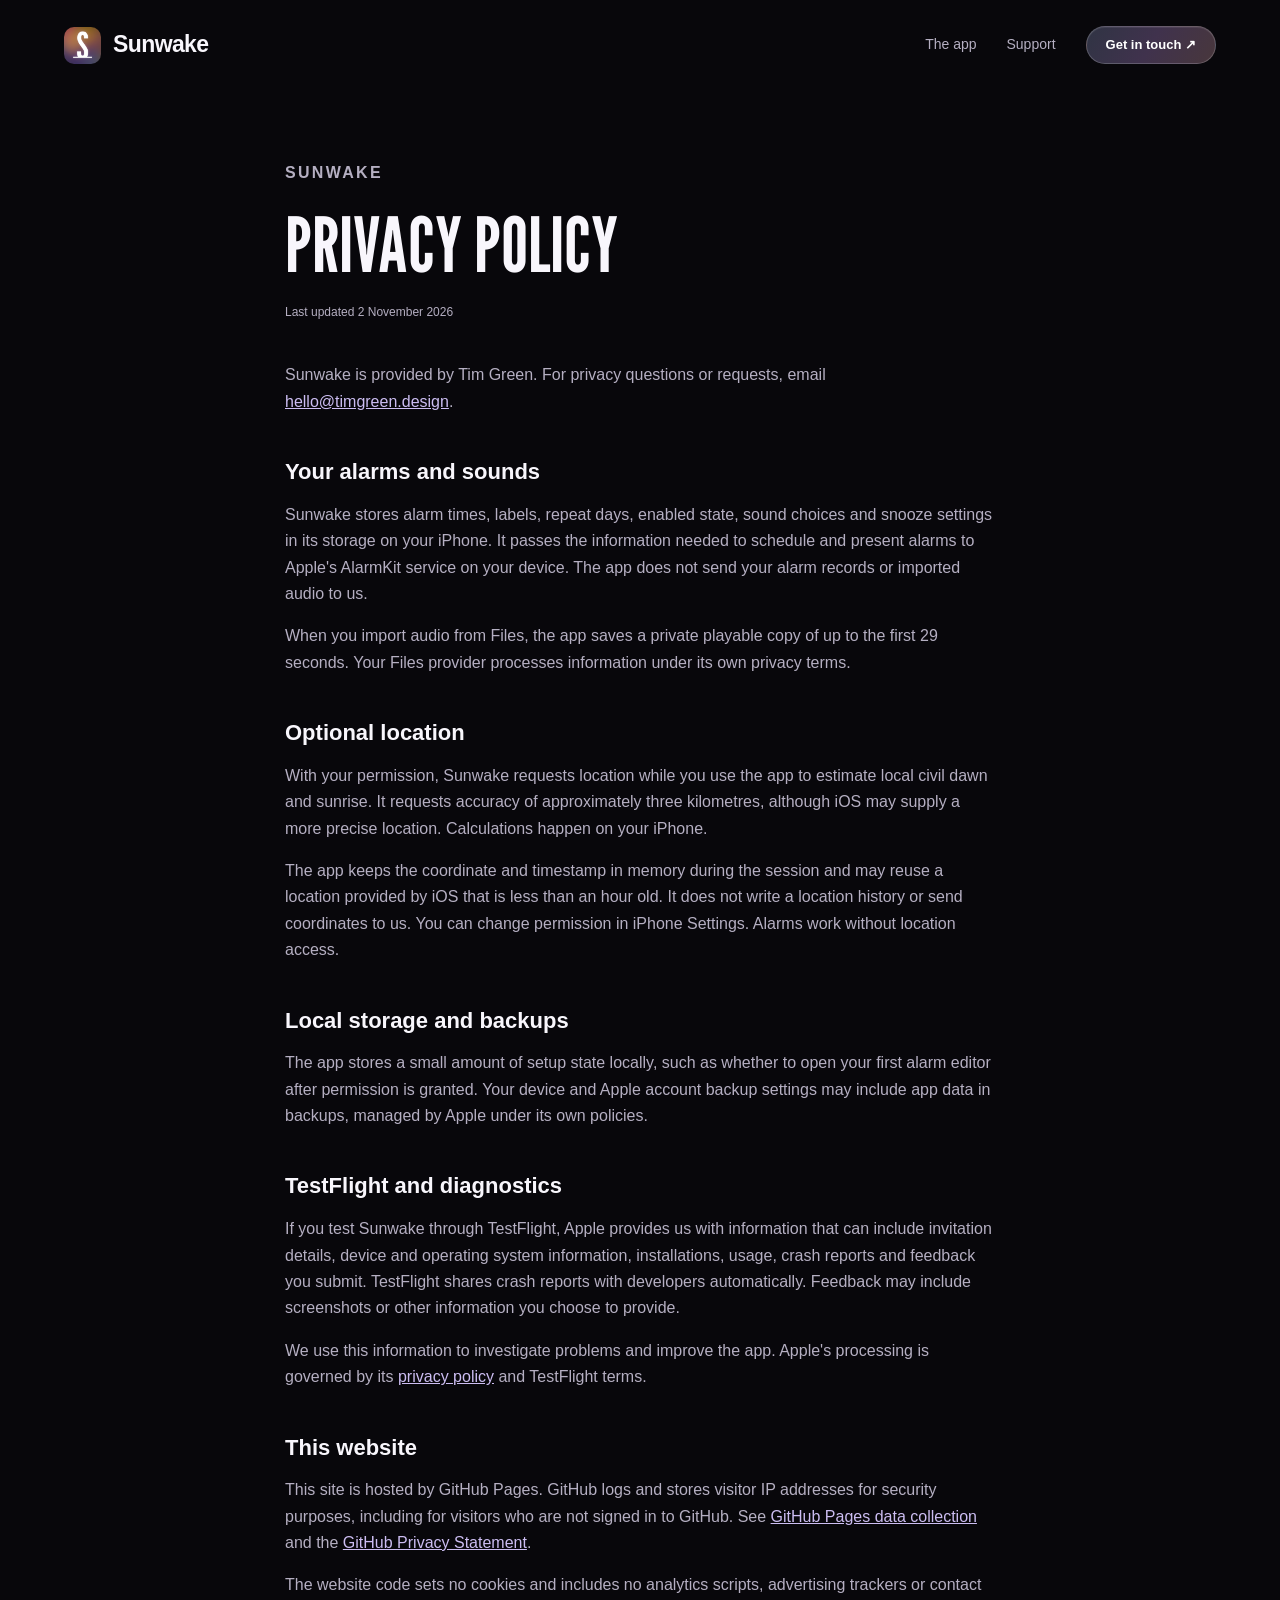
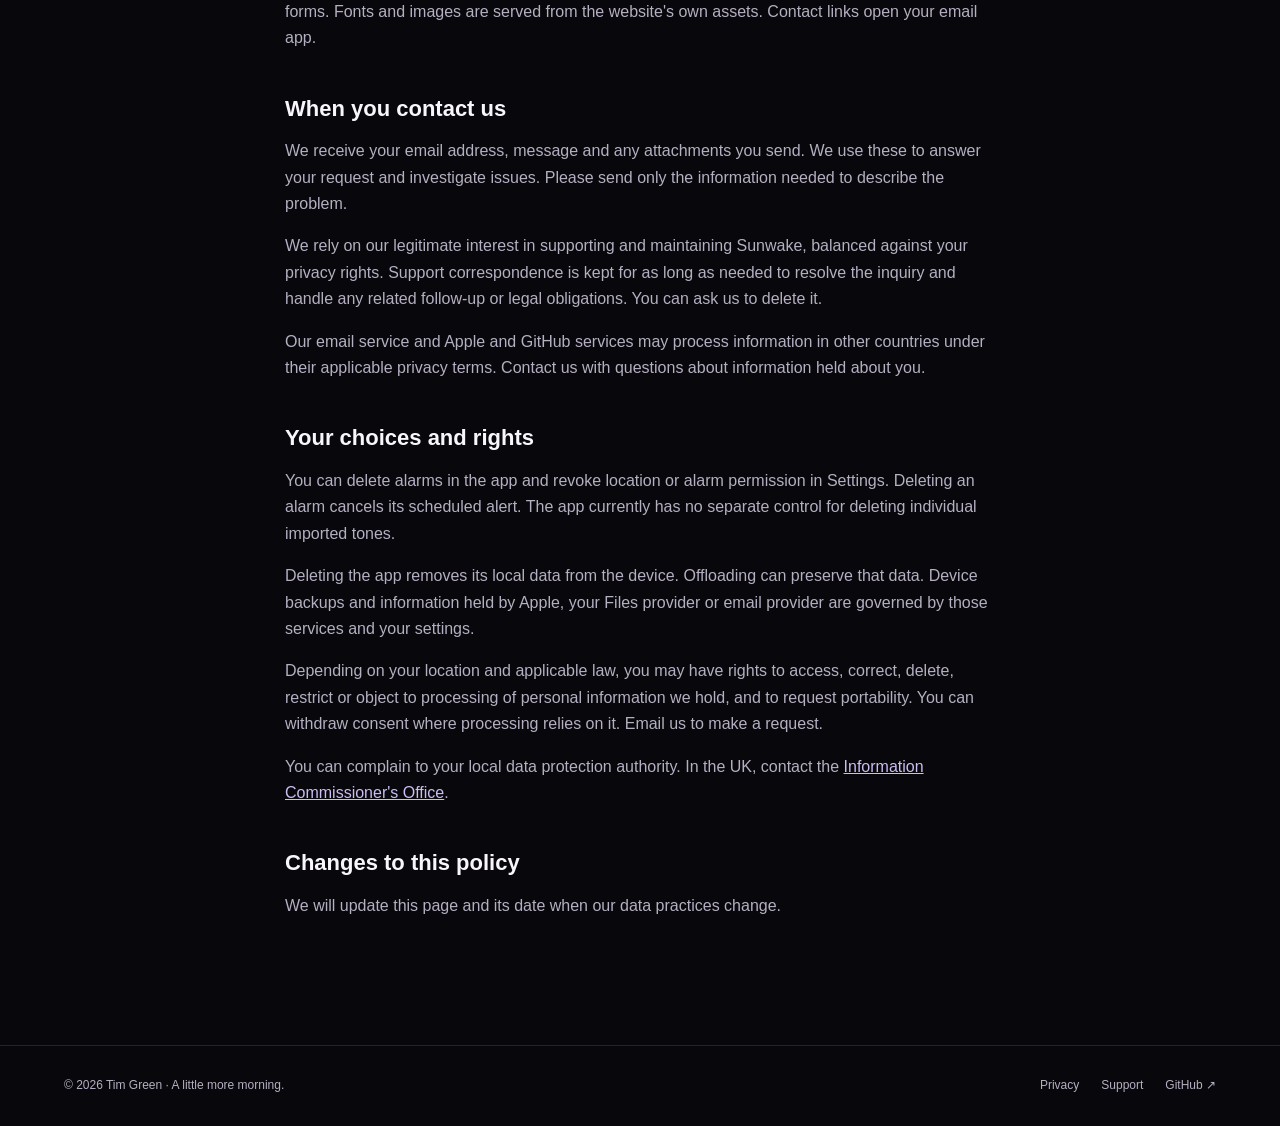
==== privacy.html @ 23fda0d4 "Launch Sunwake website with interactive time wheels, privacy and support" ====
<!doctype html>
<html lang="en-GB"><head><meta charset="utf-8"><meta name="viewport" content="width=device-width, initial-scale=1"><meta name="theme-color" content="#08070b"><title>Privacy — Sunwake</title><meta name="description" content="How Sunwake handles alarm data, location, TestFlight diagnostics, website visits and support messages."><meta property="og:title" content="Privacy — Sunwake"><meta property="og:description" content="How Sunwake handles alarm data, location, TestFlight diagnostics, website visits and support messages."><meta property="og:type" content="website"><meta property="og:image" content="https://destroywerk.github.io/sunwake/icon.png"><link rel="icon" type="image/png" href="./icon.png"><link rel="stylesheet" href="./styles.css"></head>
<body><a class="skip" href="#main">Skip to content</a><header><a class="brand" href="./"><img src="./icon.png" alt="" width="37" height="37">Sunwake</a><nav aria-label="Main navigation"><a class="nav-feature" href="./#features">The app</a><a href="./support.html">Support</a><a class="button small" href="mailto:hello@timgreen.design?subject=Sunwake%20beta%20access">Get in touch ↗</a></nav></header><main id="main" class="prose"><p class="eyebrow">Sunwake</p><h1>Privacy policy</h1><p class="updated">Last updated 2 November 2026</p>
<p>Sunwake is provided by Tim Green. For privacy questions or requests, email <a href="mailto:hello@timgreen.design">hello@timgreen.design</a>.</p>
<h2>Your alarms and sounds</h2><p>Sunwake stores alarm times, labels, repeat days, enabled state, sound choices and snooze settings in its storage on your iPhone. It passes the information needed to schedule and present alarms to Apple's AlarmKit service on your device. The app does not send your alarm records or imported audio to us.</p><p>When you import audio from Files, the app saves a private playable copy of up to the first 29 seconds. Your Files provider processes information under its own privacy terms.</p>
<h2>Optional location</h2><p>With your permission, Sunwake requests location while you use the app to estimate local civil dawn and sunrise. It requests accuracy of approximately three kilometres, although iOS may supply a more precise location. Calculations happen on your iPhone.</p><p>The app keeps the coordinate and timestamp in memory during the session and may reuse a location provided by iOS that is less than an hour old. It does not write a location history or send coordinates to us. You can change permission in iPhone Settings. Alarms work without location access.</p>
<h2>Local storage and backups</h2><p>The app stores a small amount of setup state locally, such as whether to open your first alarm editor after permission is granted. Your device and Apple account backup settings may include app data in backups, managed by Apple under its own policies.</p>
<h2>TestFlight and diagnostics</h2><p>If you test Sunwake through TestFlight, Apple provides us with information that can include invitation details, device and operating system information, installations, usage, crash reports and feedback you submit. TestFlight shares crash reports with developers automatically. Feedback may include screenshots or other information you choose to provide.</p><p>We use this information to investigate problems and improve the app. Apple's processing is governed by its <a href="https://www.apple.com/legal/privacy/">privacy policy</a> and TestFlight terms.</p>
<h2>This website</h2><p>This site is hosted by GitHub Pages. GitHub logs and stores visitor IP addresses for security purposes, including for visitors who are not signed in to GitHub. See <a href="https://docs.github.com/en/pages/getting-started-with-github-pages/what-is-github-pages">GitHub Pages data collection</a> and the <a href="https://docs.github.com/en/site-policy/privacy-policies/github-general-privacy-statement">GitHub Privacy Statement</a>.</p><p>The website code sets no cookies and includes no analytics scripts, advertising trackers or contact forms. Fonts and images are served from the website's own assets. Contact links open your email app.</p>
<h2>When you contact us</h2><p>We receive your email address, message and any attachments you send. We use these to answer your request and investigate issues. Please send only the information needed to describe the problem.</p><p>We rely on our legitimate interest in supporting and maintaining Sunwake, balanced against your privacy rights. Support correspondence is kept for as long as needed to resolve the inquiry and handle any related follow-up or legal obligations. You can ask us to delete it.</p><p>Our email service and Apple and GitHub services may process information in other countries under their applicable privacy terms. Contact us with questions about information held about you.</p>
<h2>Your choices and rights</h2><p>You can delete alarms in the app and revoke location or alarm permission in Settings. Deleting an alarm cancels its scheduled alert. The app currently has no separate control for deleting individual imported tones.</p><p>Deleting the app removes its local data from the device. Offloading can preserve that data. Device backups and information held by Apple, your Files provider or email provider are governed by those services and your settings.</p><p>Depending on your location and applicable law, you may have rights to access, correct, delete, restrict or object to processing of personal information we hold, and to request portability. You can withdraw consent where processing relies on it. Email us to make a request.</p><p>You can complain to your local data protection authority. In the UK, contact the <a href="https://ico.org.uk/make-a-complaint/">Information Commissioner's Office</a>.</p>
<h2>Changes to this policy</h2><p>We will update this page and its date when our data practices change.</p></main><footer><span>© 2026 Tim Green · A little more morning.</span><div class="links"><a href="./privacy.html">Privacy</a><a href="./support.html">Support</a><a href="https://github.com/destroywerk/sunwake">GitHub ↗</a></div></footer></body></html>
---- styles.css ----
@font-face{font-family:League;src:url('./LeagueGothic.ttf') format('truetype');font-display:swap}
:root{color-scheme:dark;--bg:#08070b;--text:#f8f6fc;--muted:#b5afc2;--lilac:#ccbdf2;--line:#ffffff1c}
*{box-sizing:border-box}html{scroll-behavior:smooth;scroll-padding-top:95px}body{margin:0;background:var(--bg);color:var(--text);font:17px/1.65 -apple-system,BlinkMacSystemFont,"Segoe UI",sans-serif}a{color:inherit}button,a{-webkit-tap-highlight-color:transparent}a:focus-visible,button:focus-visible,summary:focus-visible{outline:3px solid var(--lilac);outline-offset:7px}.skip{position:fixed;top:-100px;left:16px;z-index:100;background:#fff;color:#000;padding:12px}.skip:focus{top:12px}header{height:90px;max-width:1320px;margin:auto;display:flex;align-items:center;justify-content:space-between;padding:0 5%;position:relative;z-index:3}.brand{display:flex;align-items:center;gap:12px;font-weight:650;letter-spacing:-.6px;text-decoration:none;font-size:23px}.brand img{width:37px;height:37px;border-radius:10px}nav{display:flex;align-items:center;gap:30px;font-size:14px}nav a{text-decoration:none;color:var(--muted)}nav a:hover{color:white}.button{display:inline-flex;justify-content:center;align-items:center;gap:12px;text-decoration:none;border:1px solid #ffffff32;border-radius:999px;background:linear-gradient(120deg,#303444,#40324d,#48373c);box-shadow:inset 0 1px 0 #ffffff12;padding:14px 25px;font-weight:600;color:#fff;line-height:1.3}.button.small{padding:10px 19px;font-size:13px}.button:hover{border-color:#ccbdf2;background:linear-gradient(120deg,#3c4256,#504060,#5c454c)}.hero{max-width:1320px;margin:0 auto;padding:60px 5% 110px;display:grid;grid-template-columns:1.1fr .9fr;align-items:center;gap:7%;position:relative}.hero:before{content:"";position:absolute;width:650px;height:650px;right:-80px;top:-110px;background:radial-gradient(ellipse,#8c659b22,transparent 63%);pointer-events:none;z-index:-1}.eyebrow{color:var(--lilac);font-size:11px;font-weight:650;letter-spacing:2.3px;text-transform:uppercase;margin:0 0 22px}.eyebrow .dot{display:inline-block;width:6px;height:6px;border-radius:50%;background:#dac7b1;margin-right:9px;vertical-align:2px}h1,h2,h3,p{margin-top:0}.display{font:clamp(88px,9.7vw,146px)/.88 League,sans-serif;font-weight:400;letter-spacing:-1px;text-transform:uppercase;margin:0 0 28px}.gradient-text{background:linear-gradient(100deg,#b5c7f3,#d2b6dc 48%,#e8b285);background-clip:text;-webkit-background-clip:text;color:transparent}.intro{font-size:18px;line-height:1.65;max-width:410px;color:var(--muted);margin:0 0 28px}.caption{font-size:12px;color:var(--muted);margin:16px 0 0}.hero-art{position:relative;display:flex;justify-content:center}.phone{display:block;width:100%;max-width:320px;border:1px solid #ffffff28;border-radius:40px;box-shadow:0 30px 80px #0008;position:relative}.hero-art .phone{transform:rotate(4deg);max-width:302px}.orbit{position:absolute;inset:20% -16%;border:1px solid #cdbdf21c;border-radius:50%;transform:rotate(-25deg);z-index:-1}.art-tag{position:absolute;left:-14px;bottom:10%;padding:12px 18px;border:1px solid #ffffff25;border-radius:18px;background:#17131ee6;backdrop-filter:blur(18px);font-size:12px;box-shadow:0 8px 40px #0008}.art-tag span{display:block;color:var(--muted);font-size:10px;letter-spacing:1px;text-transform:uppercase}.section{max-width:1200px;padding:100px 5%;margin:auto;border-top:1px solid var(--line)}.section-heading{font:clamp(58px,7vw,94px)/.95 League,sans-serif;text-transform:uppercase;letter-spacing:-.3px;font-weight:400;margin:0 0 24px}.section-copy{color:var(--muted);max-width:490px}.dawn-head{display:flex;justify-content:space-between;align-items:flex-end;gap:45px;margin-bottom:46px}.dawn-head p{margin-bottom:0}.daylight-strip{display:grid;grid-template-columns:repeat(3,1fr);gap:14px}.phase{border:1px solid #ffffff19;border-radius:24px;min-height:230px;padding:25px;display:flex;flex-direction:column;justify-content:space-between}.phase:nth-child(1){background:linear-gradient(130deg,#41516e,#554065)}.phase:nth-child(2){background:linear-gradient(130deg,#5d476f,#98634f)}.phase:nth-child(3){background:linear-gradient(130deg,#8f7441,#8e583d)}.phase .phase-name{font-size:12px;letter-spacing:1.5px;text-transform:uppercase;opacity:.85}.phase-time{font:74px/1 League,sans-serif;display:flex;align-items:center;gap:7px}.colon{display:flex;flex-direction:column;gap:9px;margin-top:9px}.colon i{width:7px;height:7px;border-radius:50%;background:currentColor}.phase p{font-size:13px;margin:16px 0 0;color:#f4ecf7b8}.note{font-size:12px;color:var(--muted);margin:18px 0 0}.detail{display:grid;grid-template-columns:.9fr 1.1fr;align-items:center;gap:15%}.detail .phone{max-width:295px;margin:auto}.detail.reverse{grid-template-columns:1.1fr .9fr}.detail.reverse .detail-copy{order:0}.detail.reverse .detail-art{order:1}.feature-list{list-style:none;padding:0;margin:32px 0 0}.feature-list li{padding:18px 0;border-top:1px solid var(--line);font-size:15px}.feature-list span{display:block;color:var(--muted);font-size:13px;margin-top:3px}.sound-names{color:var(--lilac);font-size:13px;line-height:2;max-width:400px}.quiet{display:grid;grid-template-columns:1fr .8fr;align-items:center;gap:15%}.quiet .phone{max-width:255px;margin:auto}.privacy-note{display:flex;gap:18px;margin-top:26px;color:var(--muted);font-size:14px}.privacy-note svg{flex-shrink:0;color:var(--lilac);margin-top:5px}.privacy-note a{text-underline-offset:4px}.faq{max-width:760px;margin:auto}.faq .section-heading{margin-bottom:40px}.faq details{border-top:1px solid var(--line);padding:22px 0}.faq details:last-child{border-bottom:1px solid var(--line)}.faq summary{cursor:pointer;font-size:17px;list-style:none;display:flex;justify-content:space-between;gap:20px}.faq summary::-webkit-details-marker{display:none}.faq summary:after{content:"+";color:var(--lilac);font-size:24px;line-height:1}.faq details[open] summary:after{content:"−"}.faq details p{color:var(--muted);font-size:15px;max-width:650px;padding-top:17px;margin-bottom:0}.closing{text-align:center;padding:105px 5% 115px;background:radial-gradient(ellipse at 50% 100%,#64416b30,transparent 67%)}.closing .section-heading{font-size:clamp(70px,10vw,128px)}.closing p{color:var(--muted)}footer{border-top:1px solid var(--line);display:flex;justify-content:space-between;align-items:center;gap:25px;padding:30px 5%;max-width:1320px;margin:auto;font-size:12px;color:var(--muted)}footer .links{display:flex;gap:22px}footer a{text-decoration:none}footer a:hover{color:white}.prose{max-width:760px;padding:70px 25px 110px;margin:auto}.prose h1{font:76px/.95 League,sans-serif;text-transform:uppercase;font-weight:400;margin-bottom:22px}.prose h2{font-size:22px;line-height:1.35;margin:42px 0 15px}.prose p,.prose li{color:var(--muted);font-size:16px}.prose a{color:var(--lilac);overflow-wrap:anywhere}.prose .updated{font-size:12px;margin-bottom:40px}.prose li{margin:8px 0}body{overflow-x:clip}@media(max-width:760px){header{height:76px;padding:0 6%}nav{gap:18px}nav .nav-feature{display:none}.hero{grid-template-columns:1fr;padding:45px 7% 80px;gap:50px}.display{font-size:clamp(85px,19vw,140px)}.intro{font-size:16px}.hero-art{margin:10px 0 0}.hero-art .phone{max-width:250px;transform:rotate(3deg)}.art-tag{left:4%;bottom:12%}.section{padding:70px 7%}.dawn-head{display:block}.dawn-head .section-copy{margin-top:25px}.daylight-strip{grid-template-columns:1fr}.phase{min-height:185px}.phase-time{font-size:68px}.detail,.detail.reverse,.quiet{grid-template-columns:1fr;gap:45px}.detail .detail-copy{order:0}.detail .detail-art{order:1}.detail .phone{max-width:265px}.quiet .phone{max-width:245px}.closing{padding:75px 6%}footer{flex-direction:column;align-items:flex-start;padding:25px 7%}.prose{padding:45px 7% 70px}.prose h1{font-size:65px}}@media(prefers-reduced-motion:reduce){html{scroll-behavior:auto}*{animation:none!important;transition:none!important}}
/* Preserve the native portrait aspect ratio when screenshots scale down. */
.phone{height:auto}
.phone-demo{width:302px;max-width:100%;position:relative;container-type:inline-size;transform:rotate(4deg)}.hero-art .phone-demo .phone{transform:none;max-width:none}.demo-wheel{position:absolute;inset:17% 4.5% auto;height:34%;background:#050406;display:grid;grid-template-columns:1fr 14% 1fr;align-items:center;isolation:isolate;--row-height:39cqw;border-radius:14px;overflow:hidden}.wheel-selection{position:absolute;top:50%;transform:translateY(-50%);height:var(--row-height);left:0;right:0;background:#151417;border-radius:15px;z-index:-1}.wheel-column{height:100%;overflow-y:auto;scroll-snap-type:y mandatory;scrollbar-width:none;overscroll-behavior:contain;touch-action:pan-y;cursor:grab;user-select:none;mask-image:linear-gradient(transparent,#000 23%,#000 77%,transparent)}.wheel-column::-webkit-scrollbar{display:none}.wheel-column:active{cursor:grabbing}.wheel-column:focus-visible{outline:2px solid var(--lilac);outline-offset:-3px;border-radius:12px}.wheel-number{font:32cqw/var(--row-height) League,sans-serif;text-align:center;height:var(--row-height);scroll-snap-align:center;color:#807b87;transition:color .15s}.wheel-number[aria-selected=true]{color:white}.wheel-spacer{height:calc((73.9cqw - var(--row-height))/2)}.wheel-colon{display:flex;flex-direction:column;align-items:center;gap:2.5cqw;pointer-events:none}.wheel-colon i{height:2.5cqw;width:2.5cqw;background:white;border-radius:50%}.demo-hint{position:absolute;bottom:-38px;left:-25px;right:-25px;color:var(--muted);font-size:11px;text-align:center;transform:rotate(-4deg);margin:0}.sr-only{position:absolute;width:1px;height:1px;padding:0;margin:-1px;overflow:hidden;clip:rect(0,0,0,0);white-space:nowrap;border:0}.hero-art .art-tag{bottom:4%;left:-20px}@media(max-width:760px){.phone-demo{width:270px}.hero-art .art-tag{left:0;bottom:5%}}
.hero:before{right:0;width:100%;max-width:650px}
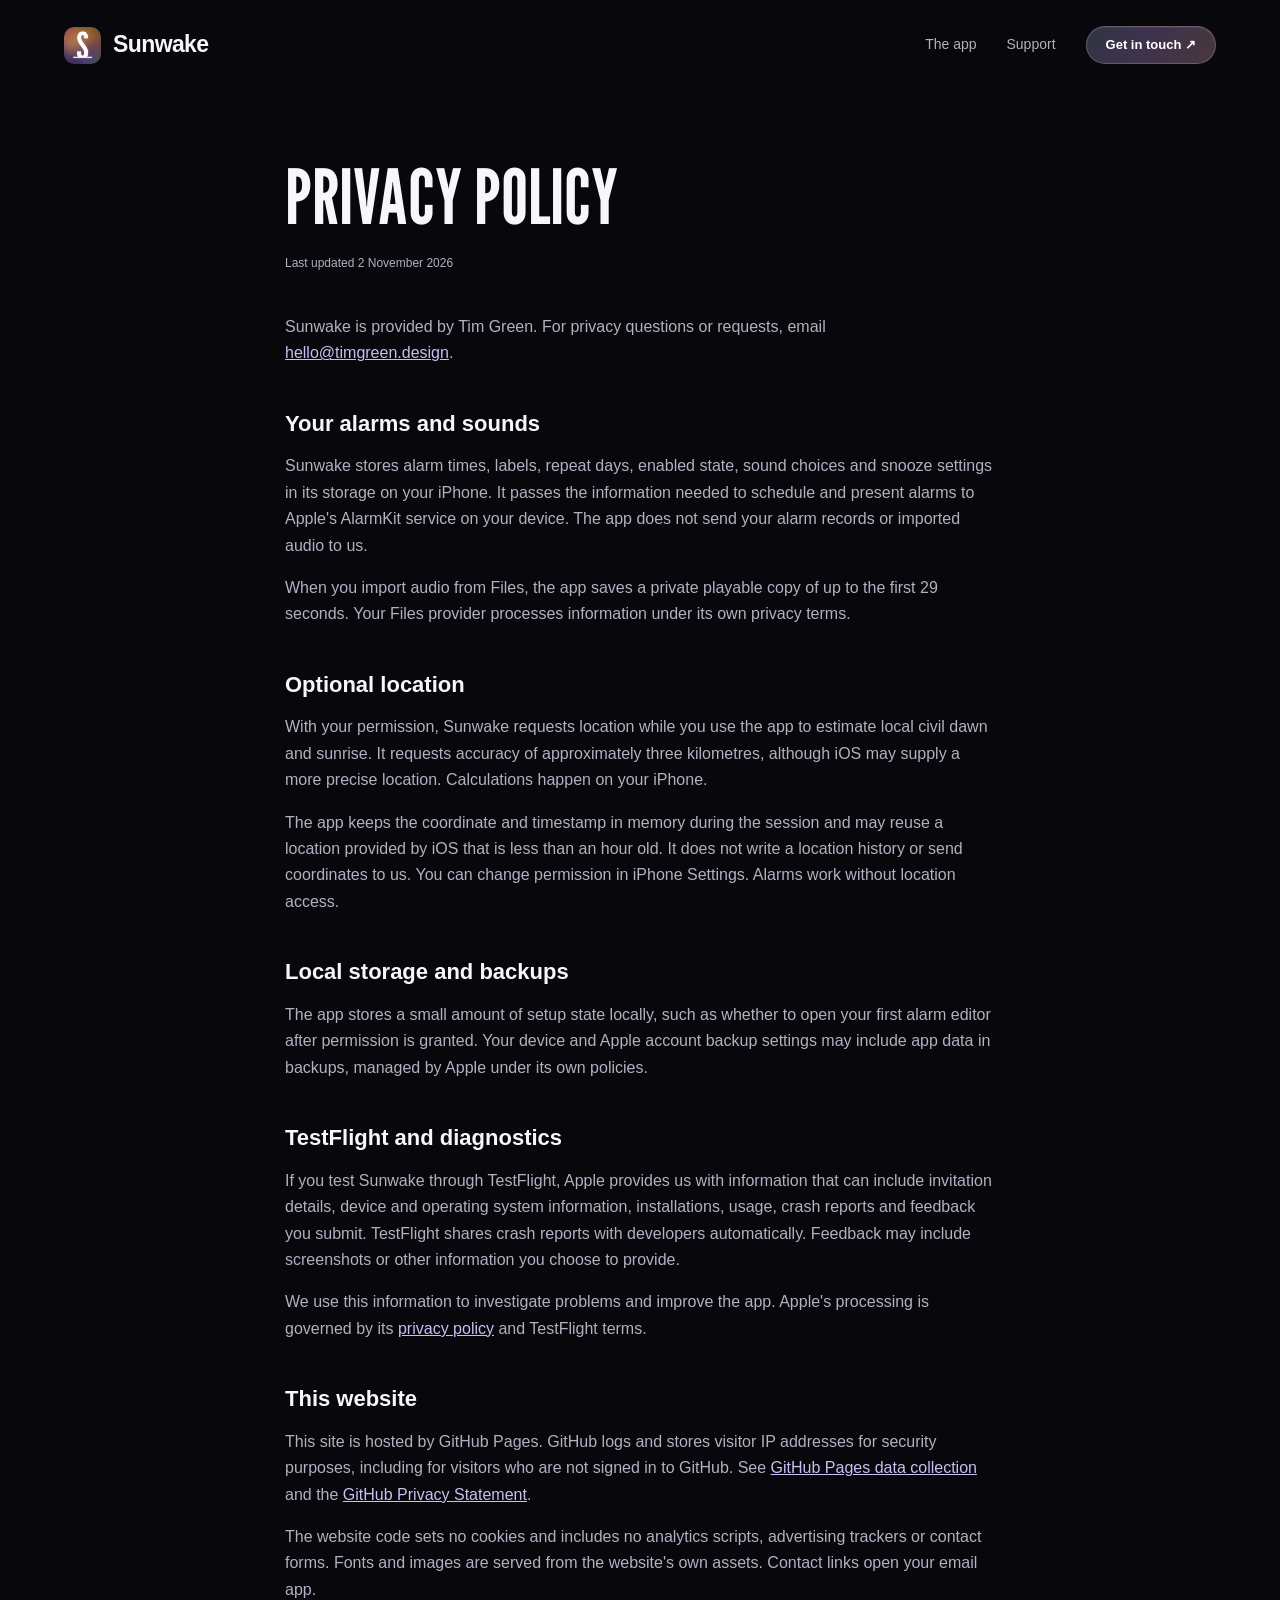
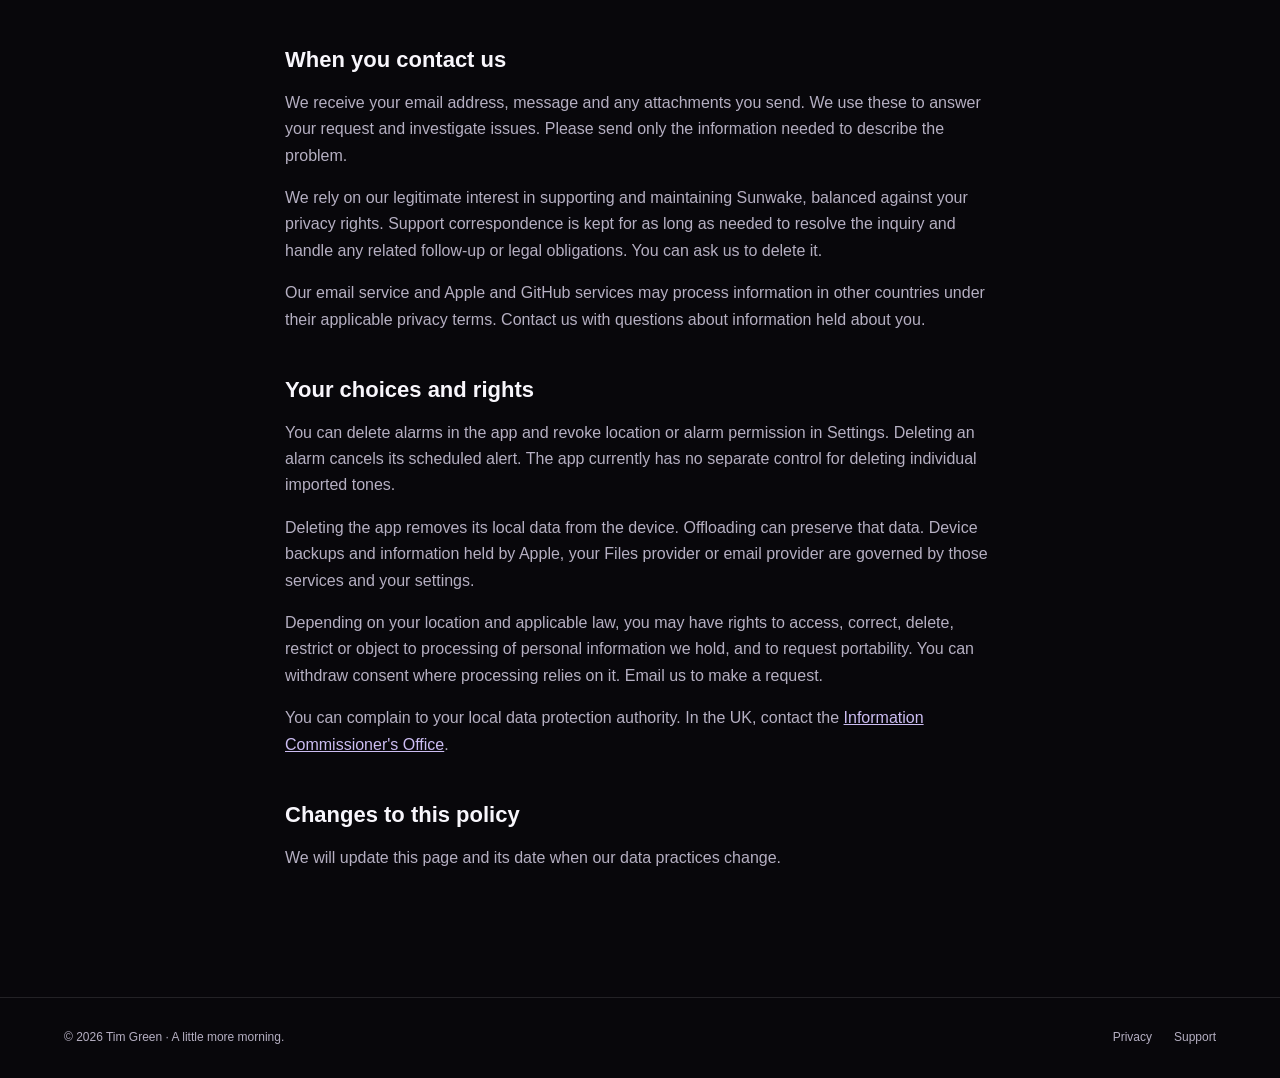
==== commit 933e1ebd: "Refine mobile header, typography and layout; add playable ringtone rows" ====
--- a/privacy.html
+++ b/privacy.html
@@ -1,6 +1,6 @@
 <!doctype html>
 <html lang="en-GB"><head><meta charset="utf-8"><meta name="viewport" content="width=device-width, initial-scale=1"><meta name="theme-color" content="#08070b"><title>Privacy — Sunwake</title><meta name="description" content="How Sunwake handles alarm data, location, TestFlight diagnostics, website visits and support messages."><meta property="og:title" content="Privacy — Sunwake"><meta property="og:description" content="How Sunwake handles alarm data, location, TestFlight diagnostics, website visits and support messages."><meta property="og:type" content="website"><meta property="og:image" content="https://destroywerk.github.io/sunwake/icon.png"><link rel="icon" type="image/png" href="./icon.png"><link rel="stylesheet" href="./styles.css"></head>
-<body><a class="skip" href="#main">Skip to content</a><header><a class="brand" href="./"><img src="./icon.png" alt="" width="37" height="37">Sunwake</a><nav aria-label="Main navigation"><a class="nav-feature" href="./#features">The app</a><a href="./support.html">Support</a><a class="button small" href="mailto:hello@timgreen.design?subject=Sunwake%20beta%20access">Get in touch ↗</a></nav></header><main id="main" class="prose"><p class="eyebrow">Sunwake</p><h1>Privacy policy</h1><p class="updated">Last updated 2 November 2026</p>
+<body><a class="skip" href="#main">Skip to content</a><header><a class="brand" href="./"><img src="./icon.png" alt="" width="37" height="37">Sunwake</a><nav aria-label="Main navigation"><a class="nav-feature" href="./#features">The app</a><a href="./support.html">Support</a><a class="button small" href="mailto:hello@timgreen.design?subject=Sunwake%20beta%20access">Get in touch ↗</a></nav></header><main id="main" class="prose"><h1>Privacy policy</h1><p class="updated">Last updated 2 November 2026</p>
 <p>Sunwake is provided by Tim Green. For privacy questions or requests, email <a href="mailto:hello@timgreen.design">hello@timgreen.design</a>.</p>
 <h2>Your alarms and sounds</h2><p>Sunwake stores alarm times, labels, repeat days, enabled state, sound choices and snooze settings in its storage on your iPhone. It passes the information needed to schedule and present alarms to Apple's AlarmKit service on your device. The app does not send your alarm records or imported audio to us.</p><p>When you import audio from Files, the app saves a private playable copy of up to the first 29 seconds. Your Files provider processes information under its own privacy terms.</p>
 <h2>Optional location</h2><p>With your permission, Sunwake requests location while you use the app to estimate local civil dawn and sunrise. It requests accuracy of approximately three kilometres, although iOS may supply a more precise location. Calculations happen on your iPhone.</p><p>The app keeps the coordinate and timestamp in memory during the session and may reuse a location provided by iOS that is less than an hour old. It does not write a location history or send coordinates to us. You can change permission in iPhone Settings. Alarms work without location access.</p>
@@ -9,4 +9,4 @@
 <h2>This website</h2><p>This site is hosted by GitHub Pages. GitHub logs and stores visitor IP addresses for security purposes, including for visitors who are not signed in to GitHub. See <a href="https://docs.github.com/en/pages/getting-started-with-github-pages/what-is-github-pages">GitHub Pages data collection</a> and the <a href="https://docs.github.com/en/site-policy/privacy-policies/github-general-privacy-statement">GitHub Privacy Statement</a>.</p><p>The website code sets no cookies and includes no analytics scripts, advertising trackers or contact forms. Fonts and images are served from the website's own assets. Contact links open your email app.</p>
 <h2>When you contact us</h2><p>We receive your email address, message and any attachments you send. We use these to answer your request and investigate issues. Please send only the information needed to describe the problem.</p><p>We rely on our legitimate interest in supporting and maintaining Sunwake, balanced against your privacy rights. Support correspondence is kept for as long as needed to resolve the inquiry and handle any related follow-up or legal obligations. You can ask us to delete it.</p><p>Our email service and Apple and GitHub services may process information in other countries under their applicable privacy terms. Contact us with questions about information held about you.</p>
 <h2>Your choices and rights</h2><p>You can delete alarms in the app and revoke location or alarm permission in Settings. Deleting an alarm cancels its scheduled alert. The app currently has no separate control for deleting individual imported tones.</p><p>Deleting the app removes its local data from the device. Offloading can preserve that data. Device backups and information held by Apple, your Files provider or email provider are governed by those services and your settings.</p><p>Depending on your location and applicable law, you may have rights to access, correct, delete, restrict or object to processing of personal information we hold, and to request portability. You can withdraw consent where processing relies on it. Email us to make a request.</p><p>You can complain to your local data protection authority. In the UK, contact the <a href="https://ico.org.uk/make-a-complaint/">Information Commissioner's Office</a>.</p>
-<h2>Changes to this policy</h2><p>We will update this page and its date when our data practices change.</p></main><footer><span>© 2026 Tim Green · A little more morning.</span><div class="links"><a href="./privacy.html">Privacy</a><a href="./support.html">Support</a><a href="https://github.com/destroywerk/sunwake">GitHub ↗</a></div></footer></body></html>+<h2>Changes to this policy</h2><p>We will update this page and its date when our data practices change.</p></main><footer><span>© 2026 Tim Green · A little more morning.</span><div class="links"><a href="./privacy.html">Privacy</a><a href="./support.html">Support</a></div></footer></body></html>
--- a/styles.css
+++ b/styles.css
@@ -1,7 +1,10 @@
 @font-face{font-family:League;src:url('./LeagueGothic.ttf') format('truetype');font-display:swap}
 :root{color-scheme:dark;--bg:#08070b;--text:#f8f6fc;--muted:#b5afc2;--lilac:#ccbdf2;--line:#ffffff1c}
-*{box-sizing:border-box}html{scroll-behavior:smooth;scroll-padding-top:95px}body{margin:0;background:var(--bg);color:var(--text);font:17px/1.65 -apple-system,BlinkMacSystemFont,"Segoe UI",sans-serif}a{color:inherit}button,a{-webkit-tap-highlight-color:transparent}a:focus-visible,button:focus-visible,summary:focus-visible{outline:3px solid var(--lilac);outline-offset:7px}.skip{position:fixed;top:-100px;left:16px;z-index:100;background:#fff;color:#000;padding:12px}.skip:focus{top:12px}header{height:90px;max-width:1320px;margin:auto;display:flex;align-items:center;justify-content:space-between;padding:0 5%;position:relative;z-index:3}.brand{display:flex;align-items:center;gap:12px;font-weight:650;letter-spacing:-.6px;text-decoration:none;font-size:23px}.brand img{width:37px;height:37px;border-radius:10px}nav{display:flex;align-items:center;gap:30px;font-size:14px}nav a{text-decoration:none;color:var(--muted)}nav a:hover{color:white}.button{display:inline-flex;justify-content:center;align-items:center;gap:12px;text-decoration:none;border:1px solid #ffffff32;border-radius:999px;background:linear-gradient(120deg,#303444,#40324d,#48373c);box-shadow:inset 0 1px 0 #ffffff12;padding:14px 25px;font-weight:600;color:#fff;line-height:1.3}.button.small{padding:10px 19px;font-size:13px}.button:hover{border-color:#ccbdf2;background:linear-gradient(120deg,#3c4256,#504060,#5c454c)}.hero{max-width:1320px;margin:0 auto;padding:60px 5% 110px;display:grid;grid-template-columns:1.1fr .9fr;align-items:center;gap:7%;position:relative}.hero:before{content:"";position:absolute;width:650px;height:650px;right:-80px;top:-110px;background:radial-gradient(ellipse,#8c659b22,transparent 63%);pointer-events:none;z-index:-1}.eyebrow{color:var(--lilac);font-size:11px;font-weight:650;letter-spacing:2.3px;text-transform:uppercase;margin:0 0 22px}.eyebrow .dot{display:inline-block;width:6px;height:6px;border-radius:50%;background:#dac7b1;margin-right:9px;vertical-align:2px}h1,h2,h3,p{margin-top:0}.display{font:clamp(88px,9.7vw,146px)/.88 League,sans-serif;font-weight:400;letter-spacing:-1px;text-transform:uppercase;margin:0 0 28px}.gradient-text{background:linear-gradient(100deg,#b5c7f3,#d2b6dc 48%,#e8b285);background-clip:text;-webkit-background-clip:text;color:transparent}.intro{font-size:18px;line-height:1.65;max-width:410px;color:var(--muted);margin:0 0 28px}.caption{font-size:12px;color:var(--muted);margin:16px 0 0}.hero-art{position:relative;display:flex;justify-content:center}.phone{display:block;width:100%;max-width:320px;border:1px solid #ffffff28;border-radius:40px;box-shadow:0 30px 80px #0008;position:relative}.hero-art .phone{transform:rotate(4deg);max-width:302px}.orbit{position:absolute;inset:20% -16%;border:1px solid #cdbdf21c;border-radius:50%;transform:rotate(-25deg);z-index:-1}.art-tag{position:absolute;left:-14px;bottom:10%;padding:12px 18px;border:1px solid #ffffff25;border-radius:18px;background:#17131ee6;backdrop-filter:blur(18px);font-size:12px;box-shadow:0 8px 40px #0008}.art-tag span{display:block;color:var(--muted);font-size:10px;letter-spacing:1px;text-transform:uppercase}.section{max-width:1200px;padding:100px 5%;margin:auto;border-top:1px solid var(--line)}.section-heading{font:clamp(58px,7vw,94px)/.95 League,sans-serif;text-transform:uppercase;letter-spacing:-.3px;font-weight:400;margin:0 0 24px}.section-copy{color:var(--muted);max-width:490px}.dawn-head{display:flex;justify-content:space-between;align-items:flex-end;gap:45px;margin-bottom:46px}.dawn-head p{margin-bottom:0}.daylight-strip{display:grid;grid-template-columns:repeat(3,1fr);gap:14px}.phase{border:1px solid #ffffff19;border-radius:24px;min-height:230px;padding:25px;display:flex;flex-direction:column;justify-content:space-between}.phase:nth-child(1){background:linear-gradient(130deg,#41516e,#554065)}.phase:nth-child(2){background:linear-gradient(130deg,#5d476f,#98634f)}.phase:nth-child(3){background:linear-gradient(130deg,#8f7441,#8e583d)}.phase .phase-name{font-size:12px;letter-spacing:1.5px;text-transform:uppercase;opacity:.85}.phase-time{font:74px/1 League,sans-serif;display:flex;align-items:center;gap:7px}.colon{display:flex;flex-direction:column;gap:9px;margin-top:9px}.colon i{width:7px;height:7px;border-radius:50%;background:currentColor}.phase p{font-size:13px;margin:16px 0 0;color:#f4ecf7b8}.note{font-size:12px;color:var(--muted);margin:18px 0 0}.detail{display:grid;grid-template-columns:.9fr 1.1fr;align-items:center;gap:15%}.detail .phone{max-width:295px;margin:auto}.detail.reverse{grid-template-columns:1.1fr .9fr}.detail.reverse .detail-copy{order:0}.detail.reverse .detail-art{order:1}.feature-list{list-style:none;padding:0;margin:32px 0 0}.feature-list li{padding:18px 0;border-top:1px solid var(--line);font-size:15px}.feature-list span{display:block;color:var(--muted);font-size:13px;margin-top:3px}.sound-names{color:var(--lilac);font-size:13px;line-height:2;max-width:400px}.quiet{display:grid;grid-template-columns:1fr .8fr;align-items:center;gap:15%}.quiet .phone{max-width:255px;margin:auto}.privacy-note{display:flex;gap:18px;margin-top:26px;color:var(--muted);font-size:14px}.privacy-note svg{flex-shrink:0;color:var(--lilac);margin-top:5px}.privacy-note a{text-underline-offset:4px}.faq{max-width:760px;margin:auto}.faq .section-heading{margin-bottom:40px}.faq details{border-top:1px solid var(--line);padding:22px 0}.faq details:last-child{border-bottom:1px solid var(--line)}.faq summary{cursor:pointer;font-size:17px;list-style:none;display:flex;justify-content:space-between;gap:20px}.faq summary::-webkit-details-marker{display:none}.faq summary:after{content:"+";color:var(--lilac);font-size:24px;line-height:1}.faq details[open] summary:after{content:"−"}.faq details p{color:var(--muted);font-size:15px;max-width:650px;padding-top:17px;margin-bottom:0}.closing{text-align:center;padding:105px 5% 115px;background:radial-gradient(ellipse at 50% 100%,#64416b30,transparent 67%)}.closing .section-heading{font-size:clamp(70px,10vw,128px)}.closing p{color:var(--muted)}footer{border-top:1px solid var(--line);display:flex;justify-content:space-between;align-items:center;gap:25px;padding:30px 5%;max-width:1320px;margin:auto;font-size:12px;color:var(--muted)}footer .links{display:flex;gap:22px}footer a{text-decoration:none}footer a:hover{color:white}.prose{max-width:760px;padding:70px 25px 110px;margin:auto}.prose h1{font:76px/.95 League,sans-serif;text-transform:uppercase;font-weight:400;margin-bottom:22px}.prose h2{font-size:22px;line-height:1.35;margin:42px 0 15px}.prose p,.prose li{color:var(--muted);font-size:16px}.prose a{color:var(--lilac);overflow-wrap:anywhere}.prose .updated{font-size:12px;margin-bottom:40px}.prose li{margin:8px 0}body{overflow-x:clip}@media(max-width:760px){header{height:76px;padding:0 6%}nav{gap:18px}nav .nav-feature{display:none}.hero{grid-template-columns:1fr;padding:45px 7% 80px;gap:50px}.display{font-size:clamp(85px,19vw,140px)}.intro{font-size:16px}.hero-art{margin:10px 0 0}.hero-art .phone{max-width:250px;transform:rotate(3deg)}.art-tag{left:4%;bottom:12%}.section{padding:70px 7%}.dawn-head{display:block}.dawn-head .section-copy{margin-top:25px}.daylight-strip{grid-template-columns:1fr}.phase{min-height:185px}.phase-time{font-size:68px}.detail,.detail.reverse,.quiet{grid-template-columns:1fr;gap:45px}.detail .detail-copy{order:0}.detail .detail-art{order:1}.detail .phone{max-width:265px}.quiet .phone{max-width:245px}.closing{padding:75px 6%}footer{flex-direction:column;align-items:flex-start;padding:25px 7%}.prose{padding:45px 7% 70px}.prose h1{font-size:65px}}@media(prefers-reduced-motion:reduce){html{scroll-behavior:auto}*{animation:none!important;transition:none!important}}
+*{box-sizing:border-box}html{scroll-behavior:smooth;scroll-padding-top:95px}body{margin:0;background:var(--bg);color:var(--text);font:17px/1.65 -apple-system,BlinkMacSystemFont,"Segoe UI",sans-serif}a{color:inherit}button,a{-webkit-tap-highlight-color:transparent}a:focus-visible,button:focus-visible,summary:focus-visible{outline:3px solid var(--lilac);outline-offset:7px}.skip{position:fixed;top:-100px;left:16px;z-index:100;background:#fff;color:#000;padding:12px}.skip:focus{top:12px}header{height:90px;max-width:1320px;margin:auto;display:flex;align-items:center;justify-content:space-between;padding:0 5%;position:relative;z-index:3}.brand{display:flex;align-items:center;gap:12px;font-weight:650;letter-spacing:-.6px;text-decoration:none;font-size:23px}.brand img{width:37px;height:37px;border-radius:10px}nav{display:flex;align-items:center;gap:30px;font-size:14px}nav a{text-decoration:none;color:var(--muted)}nav a:hover{color:white}.button{display:inline-flex;justify-content:center;align-items:center;gap:12px;text-decoration:none;border:1px solid #ffffff32;border-radius:999px;background:linear-gradient(120deg,#303444,#40324d,#48373c);box-shadow:inset 0 1px 0 #ffffff12;padding:14px 25px;font-weight:600;color:#fff;line-height:1.3}.button.small{padding:10px 19px;font-size:13px}.button:hover{border-color:#ccbdf2;background:linear-gradient(120deg,#3c4256,#504060,#5c454c)}.hero{max-width:1320px;margin:0 auto;padding:60px 5% 110px;display:grid;grid-template-columns:1.1fr .9fr;align-items:center;gap:7%;position:relative}.hero:before{content:"";position:absolute;width:650px;height:650px;right:-80px;top:-110px;background:radial-gradient(ellipse,#8c659b22,transparent 63%);pointer-events:none;z-index:-1}h1,h2,h3,p{margin-top:0}.display{font:clamp(88px,9.7vw,146px)/.88 League,sans-serif;font-weight:400;letter-spacing:-1px;text-transform:uppercase;margin:0 0 28px}.gradient-text{background:linear-gradient(100deg,#b5c7f3,#d2b6dc 48%,#e8b285);background-clip:text;-webkit-background-clip:text;color:transparent}.intro{font-size:18px;line-height:1.65;max-width:410px;color:var(--muted);margin:0 0 28px}.caption{font-size:12px;color:var(--muted);margin:16px 0 0}.hero-art{position:relative;display:flex;justify-content:center}.phone{display:block;width:100%;max-width:320px;border:1px solid #ffffff28;border-radius:40px;box-shadow:0 30px 80px #0008;position:relative}.hero-art .phone{transform:rotate(4deg);max-width:302px}.orbit{position:absolute;inset:20% -16%;border:1px solid #cdbdf21c;border-radius:50%;transform:rotate(-25deg);z-index:-1}.section{max-width:1200px;padding:100px 5%;margin:auto;border-top:1px solid var(--line)}.section-heading{font:clamp(58px,7vw,94px)/.95 League,sans-serif;text-transform:uppercase;letter-spacing:-.3px;font-weight:400;margin:0 0 24px}.section-copy{color:var(--muted);max-width:490px}.dawn-head{display:flex;justify-content:space-between;align-items:flex-end;gap:45px;margin-bottom:46px}.dawn-head p{margin-bottom:0}.daylight-strip{display:grid;grid-template-columns:repeat(3,1fr);gap:14px}.phase{border:1px solid #ffffff19;border-radius:24px;min-height:230px;padding:25px;display:flex;flex-direction:column;justify-content:space-between}.phase:nth-child(1){background:linear-gradient(130deg,#41516e,#554065)}.phase:nth-child(2){background:linear-gradient(130deg,#5d476f,#98634f)}.phase:nth-child(3){background:linear-gradient(130deg,#8f7441,#8e583d)}.phase .phase-name{font-size:13px;opacity:.85}.phase-time{font:74px/1 League,sans-serif;display:flex;align-items:center;gap:7px}.colon{display:flex;flex-direction:column;gap:9px;margin-top:9px}.colon i{width:7px;height:7px;border-radius:50%;background:currentColor}.phase p{font-size:13px;margin:16px 0 0;color:#f4ecf7b8}.note{font-size:12px;color:var(--muted);margin:18px 0 0}.detail{display:grid;grid-template-columns:.9fr 1.1fr;align-items:center;gap:15%}.detail .phone{max-width:295px;margin:auto}.detail.reverse{grid-template-columns:1.1fr .9fr}.detail.reverse .detail-copy{order:0}.detail.reverse .detail-art{order:1}.feature-list{list-style:none;padding:0;margin:32px 0 0}.feature-list li{padding:18px 0;border-top:1px solid var(--line);font-size:15px}.feature-list span{display:block;color:var(--muted);font-size:13px;margin-top:3px}.quiet{display:grid;grid-template-columns:1fr .8fr;align-items:center;gap:15%}.quiet .phone{max-width:255px;margin:auto}.privacy-note{display:flex;gap:18px;margin-top:26px;color:var(--muted);font-size:14px}.privacy-note svg{flex-shrink:0;color:var(--lilac);margin-top:5px}.privacy-note a{text-underline-offset:4px}.faq{max-width:760px;margin:auto}.faq .section-heading{margin-bottom:40px}.faq details{border-top:1px solid var(--line);padding:22px 0}.faq details:last-child{border-bottom:1px solid var(--line)}.faq summary{cursor:pointer;font-size:17px;list-style:none;display:flex;justify-content:space-between;gap:20px}.faq summary::-webkit-details-marker{display:none}.faq summary:after{content:"+";color:var(--lilac);font-size:24px;line-height:1}.faq details[open] summary:after{content:"−"}.faq details p{color:var(--muted);font-size:15px;max-width:650px;padding-top:17px;margin-bottom:0}.closing{text-align:center;padding:105px 5% 115px;background:radial-gradient(ellipse at 50% 100%,#64416b30,transparent 67%)}.closing .section-heading{font-size:clamp(70px,10vw,128px)}.closing p{color:var(--muted)}footer{border-top:1px solid var(--line);display:flex;justify-content:space-between;align-items:center;gap:25px;padding:30px 5%;max-width:1320px;margin:auto;font-size:12px;color:var(--muted)}footer .links{display:flex;gap:22px}footer a{text-decoration:none}footer a:hover{color:white}.prose{max-width:760px;padding:70px 25px 110px;margin:auto}.prose h1{font:76px/.95 League,sans-serif;text-transform:uppercase;font-weight:400;margin-bottom:22px}.prose h2{font-size:22px;line-height:1.35;margin:42px 0 15px}.prose p,.prose li{color:var(--muted);font-size:16px}.prose a{color:var(--lilac);overflow-wrap:anywhere}.prose .updated{font-size:12px;margin-bottom:40px}.prose li{margin:8px 0}body{overflow-x:clip}@media(max-width:760px){header{height:76px;padding:0 6%}nav{gap:18px}nav .nav-feature{display:none}.hero{grid-template-columns:1fr;padding:45px 7% 80px;gap:50px}.display{font-size:clamp(85px,19vw,140px)}.intro{font-size:16px}.hero-art{margin:10px 0 0}.hero-art .phone{max-width:250px;transform:rotate(3deg)}.section{padding:70px 7%}.dawn-head{display:block}.dawn-head .section-copy{margin-top:25px}.daylight-strip{grid-template-columns:1fr}.phase{min-height:185px}.phase-time{font-size:68px}.detail,.detail.reverse,.quiet{grid-template-columns:1fr;gap:45px}.detail .detail-copy{order:0}.detail .detail-art{order:1}.detail .phone{max-width:265px}.quiet .phone{max-width:245px}.closing{padding:75px 6%}footer{flex-direction:column;align-items:flex-start;padding:25px 7%}.prose{padding:45px 7% 70px}.prose h1{font-size:65px}}@media(prefers-reduced-motion:reduce){html{scroll-behavior:auto}*{animation:none!important;transition:none!important}}
 /* Preserve the native portrait aspect ratio when screenshots scale down. */
 .phone{height:auto}
-.phone-demo{width:302px;max-width:100%;position:relative;container-type:inline-size;transform:rotate(4deg)}.hero-art .phone-demo .phone{transform:none;max-width:none}.demo-wheel{position:absolute;inset:17% 4.5% auto;height:34%;background:#050406;display:grid;grid-template-columns:1fr 14% 1fr;align-items:center;isolation:isolate;--row-height:39cqw;border-radius:14px;overflow:hidden}.wheel-selection{position:absolute;top:50%;transform:translateY(-50%);height:var(--row-height);left:0;right:0;background:#151417;border-radius:15px;z-index:-1}.wheel-column{height:100%;overflow-y:auto;scroll-snap-type:y mandatory;scrollbar-width:none;overscroll-behavior:contain;touch-action:pan-y;cursor:grab;user-select:none;mask-image:linear-gradient(transparent,#000 23%,#000 77%,transparent)}.wheel-column::-webkit-scrollbar{display:none}.wheel-column:active{cursor:grabbing}.wheel-column:focus-visible{outline:2px solid var(--lilac);outline-offset:-3px;border-radius:12px}.wheel-number{font:32cqw/var(--row-height) League,sans-serif;text-align:center;height:var(--row-height);scroll-snap-align:center;color:#807b87;transition:color .15s}.wheel-number[aria-selected=true]{color:white}.wheel-spacer{height:calc((73.9cqw - var(--row-height))/2)}.wheel-colon{display:flex;flex-direction:column;align-items:center;gap:2.5cqw;pointer-events:none}.wheel-colon i{height:2.5cqw;width:2.5cqw;background:white;border-radius:50%}.demo-hint{position:absolute;bottom:-38px;left:-25px;right:-25px;color:var(--muted);font-size:11px;text-align:center;transform:rotate(-4deg);margin:0}.sr-only{position:absolute;width:1px;height:1px;padding:0;margin:-1px;overflow:hidden;clip:rect(0,0,0,0);white-space:nowrap;border:0}.hero-art .art-tag{bottom:4%;left:-20px}@media(max-width:760px){.phone-demo{width:270px}.hero-art .art-tag{left:0;bottom:5%}}
+.phone-demo{width:302px;max-width:100%;position:relative;container-type:inline-size;transform:rotate(4deg)}.hero-art .phone-demo .phone{transform:none;max-width:none}.demo-wheel{position:absolute;inset:17% 4.5% auto;height:34%;background:#050406;display:grid;grid-template-columns:1fr 14% 1fr;align-items:center;isolation:isolate;--row-height:39cqw;border-radius:14px;overflow:hidden}.wheel-selection{position:absolute;top:50%;transform:translateY(-50%);height:var(--row-height);left:0;right:0;background:#151417;border-radius:15px;z-index:-1}.wheel-column{height:100%;overflow-y:auto;scroll-snap-type:y mandatory;scrollbar-width:none;overscroll-behavior:contain;touch-action:pan-y;cursor:grab;user-select:none;mask-image:linear-gradient(transparent,#000 23%,#000 77%,transparent)}.wheel-column::-webkit-scrollbar{display:none}.wheel-column:active{cursor:grabbing}.wheel-column:focus-visible{outline:2px solid var(--lilac);outline-offset:-3px;border-radius:12px}.wheel-number{font:32cqw/var(--row-height) League,sans-serif;text-align:center;height:var(--row-height);scroll-snap-align:center;color:#807b87;transition:color .15s}.wheel-number[aria-selected=true]{color:white}.wheel-spacer{height:calc((73.9cqw - var(--row-height))/2)}.wheel-colon{display:flex;flex-direction:column;align-items:center;gap:2.5cqw;pointer-events:none}.wheel-colon i{height:2.5cqw;width:2.5cqw;background:white;border-radius:50%}.sr-only{position:absolute;width:1px;height:1px;padding:0;margin:-1px;overflow:hidden;clip:rect(0,0,0,0);white-space:nowrap;border:0}@media(max-width:760px){.phone-demo{width:270px}}
 .hero:before{right:0;width:100%;max-width:650px}
+.sound-demo{position:relative;width:295px;max-width:100%;margin:auto;container-type:inline-size}.sound-demo .phone{width:100%;max-width:none}.tone-rows{position:absolute;left:4.55%;right:4.55%;top:18.95%;height:61.94%;display:grid;grid-template-rows:repeat(8,1fr);border-radius:7cqw;overflow:hidden;background:#2c2c2e}.tone-row{position:relative;width:100%;display:grid;grid-template-columns:1fr 8% 8%;align-items:center;gap:7%;border:0;background:transparent;padding:0 7.5% 0 5%;color:white;text-align:left;font:3.95cqw/1.3 -apple-system,BlinkMacSystemFont,"Segoe UI",sans-serif;cursor:pointer}.tone-row:not(:last-child):after{content:"";position:absolute;bottom:0;left:5%;right:5%;height:1px;background:#ffffff13}.tone-row:hover{background:#ffffff09}.tone-row:focus-visible{outline:2px solid var(--lilac);outline-offset:-4px;border-radius:4px}.tone-default>span:first-child{grid-column:span 2}.tone-radio{width:5.2cqw;height:5.2cqw;border:1.4px solid #b5afc2;border-radius:50%;display:grid;place-items:center}.tone-row[data-selected=true] .tone-radio{border-color:var(--lilac)}.tone-row[data-selected=true] .tone-radio:after{content:"";width:3.6cqw;height:3.6cqw;border-radius:50%;background:var(--lilac)}.tone-play{width:0;height:0;border-top:1.65cqw solid transparent;border-bottom:1.65cqw solid transparent;border-left:2.6cqw solid var(--lilac)}.tone-row[aria-pressed=true] .tone-play{width:2.7cqw;height:2.7cqw;background:var(--lilac);border:0;border-radius:.4cqw}@media(max-width:760px){.sound-demo{width:265px}}
+@media(max-width:760px){header{height:auto;min-height:124px;flex-direction:column;align-items:stretch;justify-content:flex-start;gap:18px;padding:20px 7% 18px}.brand{align-self:flex-start}nav{width:100%;justify-content:space-between;gap:20px}nav .nav-feature{display:block}nav .button{white-space:nowrap;flex-shrink:0}.button.small{padding:10px 16px}.hero{padding-top:32px}}
+.dawn-head{align-items:last baseline}.dawn-head .section-heading{margin-bottom:0}
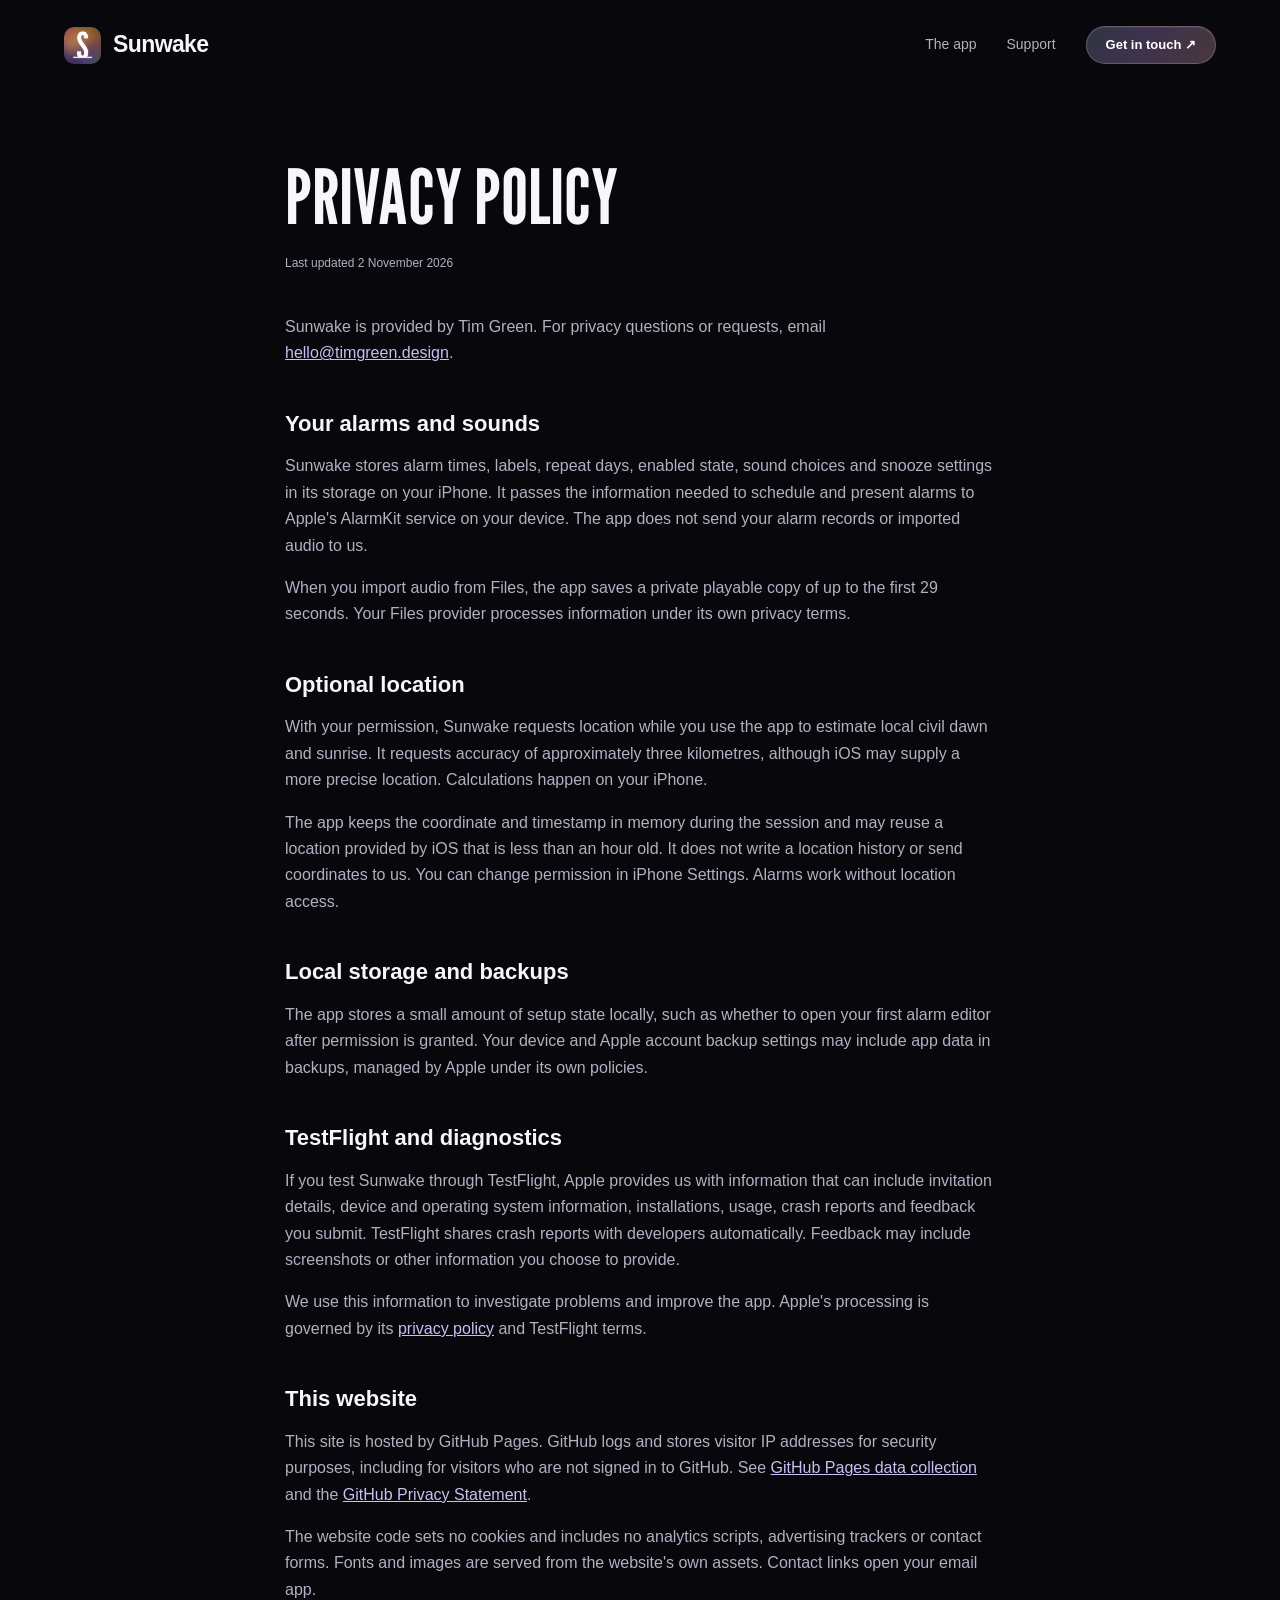
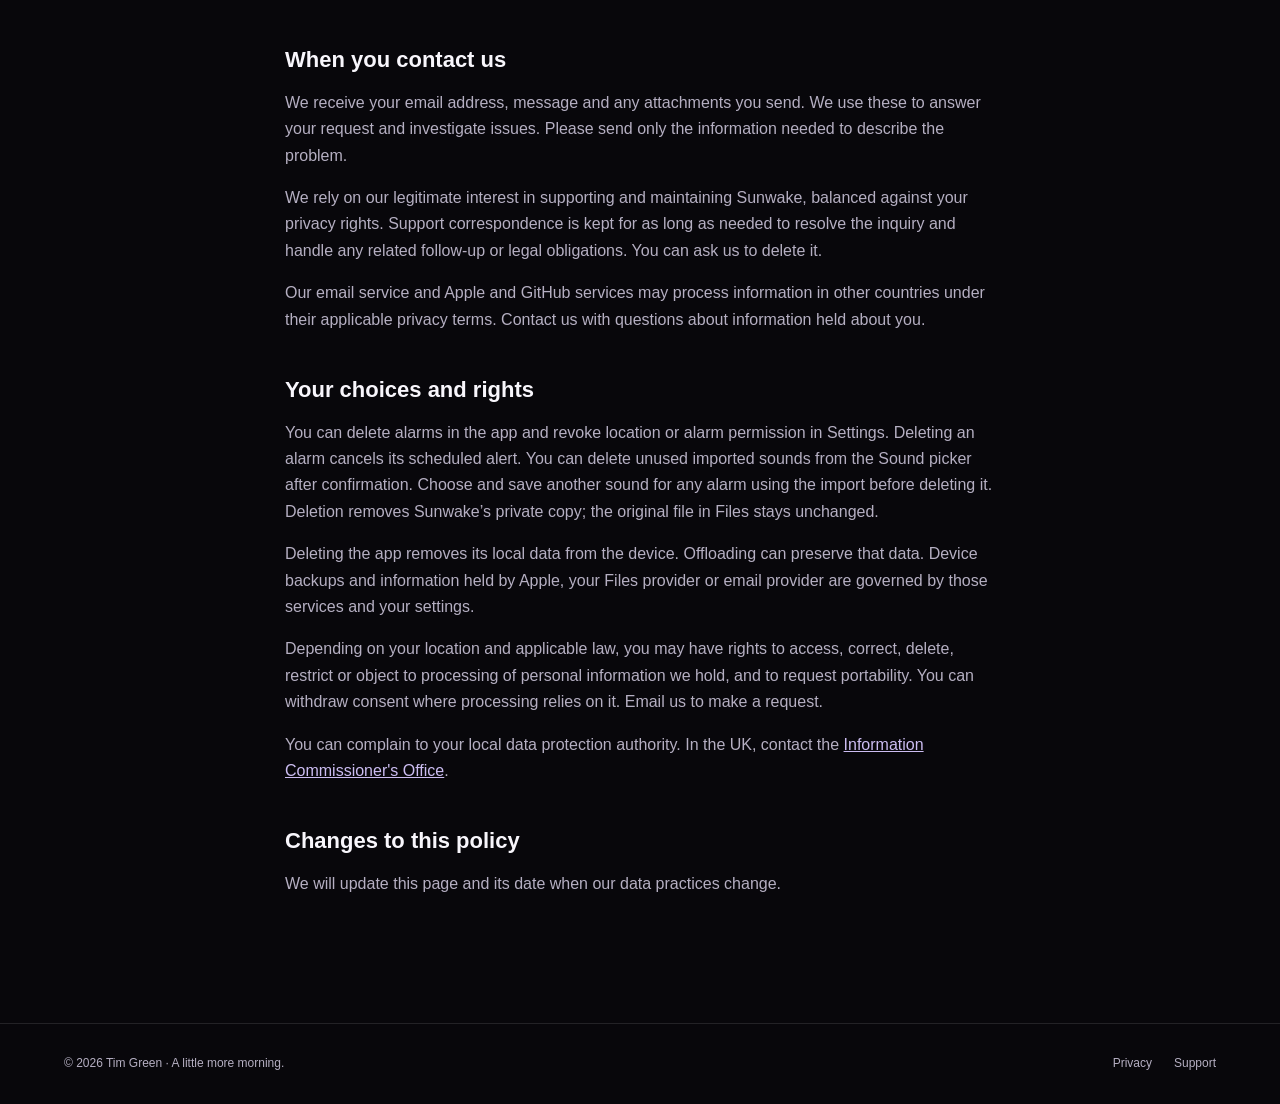
==== commit e52d2409: "Document imported sound deletion controls" ====
--- a/privacy.html
+++ b/privacy.html
@@ -8,5 +8,5 @@
 <h2>TestFlight and diagnostics</h2><p>If you test Sunwake through TestFlight, Apple provides us with information that can include invitation details, device and operating system information, installations, usage, crash reports and feedback you submit. TestFlight shares crash reports with developers automatically. Feedback may include screenshots or other information you choose to provide.</p><p>We use this information to investigate problems and improve the app. Apple's processing is governed by its <a href="https://www.apple.com/legal/privacy/">privacy policy</a> and TestFlight terms.</p>
 <h2>This website</h2><p>This site is hosted by GitHub Pages. GitHub logs and stores visitor IP addresses for security purposes, including for visitors who are not signed in to GitHub. See <a href="https://docs.github.com/en/pages/getting-started-with-github-pages/what-is-github-pages">GitHub Pages data collection</a> and the <a href="https://docs.github.com/en/site-policy/privacy-policies/github-general-privacy-statement">GitHub Privacy Statement</a>.</p><p>The website code sets no cookies and includes no analytics scripts, advertising trackers or contact forms. Fonts and images are served from the website's own assets. Contact links open your email app.</p>
 <h2>When you contact us</h2><p>We receive your email address, message and any attachments you send. We use these to answer your request and investigate issues. Please send only the information needed to describe the problem.</p><p>We rely on our legitimate interest in supporting and maintaining Sunwake, balanced against your privacy rights. Support correspondence is kept for as long as needed to resolve the inquiry and handle any related follow-up or legal obligations. You can ask us to delete it.</p><p>Our email service and Apple and GitHub services may process information in other countries under their applicable privacy terms. Contact us with questions about information held about you.</p>
-<h2>Your choices and rights</h2><p>You can delete alarms in the app and revoke location or alarm permission in Settings. Deleting an alarm cancels its scheduled alert. The app currently has no separate control for deleting individual imported tones.</p><p>Deleting the app removes its local data from the device. Offloading can preserve that data. Device backups and information held by Apple, your Files provider or email provider are governed by those services and your settings.</p><p>Depending on your location and applicable law, you may have rights to access, correct, delete, restrict or object to processing of personal information we hold, and to request portability. You can withdraw consent where processing relies on it. Email us to make a request.</p><p>You can complain to your local data protection authority. In the UK, contact the <a href="https://ico.org.uk/make-a-complaint/">Information Commissioner's Office</a>.</p>
+<h2>Your choices and rights</h2><p>You can delete alarms in the app and revoke location or alarm permission in Settings. Deleting an alarm cancels its scheduled alert. You can delete unused imported sounds from the Sound picker after confirmation. Choose and save another sound for any alarm using the import before deleting it. Deletion removes Sunwake’s private copy; the original file in Files stays unchanged.</p><p>Deleting the app removes its local data from the device. Offloading can preserve that data. Device backups and information held by Apple, your Files provider or email provider are governed by those services and your settings.</p><p>Depending on your location and applicable law, you may have rights to access, correct, delete, restrict or object to processing of personal information we hold, and to request portability. You can withdraw consent where processing relies on it. Email us to make a request.</p><p>You can complain to your local data protection authority. In the UK, contact the <a href="https://ico.org.uk/make-a-complaint/">Information Commissioner's Office</a>.</p>
 <h2>Changes to this policy</h2><p>We will update this page and its date when our data practices change.</p></main><footer><span>© 2026 Tim Green · A little more morning.</span><div class="links"><a href="./privacy.html">Privacy</a><a href="./support.html">Support</a></div></footer></body></html>
--- a/styles.css
+++ b/styles.css
@@ -5,6 +5,8 @@
 .phone{height:auto}
 .phone-demo{width:302px;max-width:100%;position:relative;container-type:inline-size;transform:rotate(4deg)}.hero-art .phone-demo .phone{transform:none;max-width:none}.demo-wheel{position:absolute;inset:17% 4.5% auto;height:34%;background:#050406;display:grid;grid-template-columns:1fr 14% 1fr;align-items:center;isolation:isolate;--row-height:39cqw;border-radius:14px;overflow:hidden}.wheel-selection{position:absolute;top:50%;transform:translateY(-50%);height:var(--row-height);left:0;right:0;background:#151417;border-radius:15px;z-index:-1}.wheel-column{height:100%;overflow-y:auto;scroll-snap-type:y mandatory;scrollbar-width:none;overscroll-behavior:contain;touch-action:pan-y;cursor:grab;user-select:none;mask-image:linear-gradient(transparent,#000 23%,#000 77%,transparent)}.wheel-column::-webkit-scrollbar{display:none}.wheel-column:active{cursor:grabbing}.wheel-column:focus-visible{outline:2px solid var(--lilac);outline-offset:-3px;border-radius:12px}.wheel-number{font:32cqw/var(--row-height) League,sans-serif;text-align:center;height:var(--row-height);scroll-snap-align:center;color:#807b87;transition:color .15s}.wheel-number[aria-selected=true]{color:white}.wheel-spacer{height:calc((73.9cqw - var(--row-height))/2)}.wheel-colon{display:flex;flex-direction:column;align-items:center;gap:2.5cqw;pointer-events:none}.wheel-colon i{height:2.5cqw;width:2.5cqw;background:white;border-radius:50%}.sr-only{position:absolute;width:1px;height:1px;padding:0;margin:-1px;overflow:hidden;clip:rect(0,0,0,0);white-space:nowrap;border:0}@media(max-width:760px){.phone-demo{width:270px}}
 .hero:before{right:0;width:100%;max-width:650px}
-.sound-demo{position:relative;width:295px;max-width:100%;margin:auto;container-type:inline-size}.sound-demo .phone{width:100%;max-width:none}.tone-rows{position:absolute;left:4.55%;right:4.55%;top:18.95%;height:61.94%;display:grid;grid-template-rows:repeat(8,1fr);border-radius:7cqw;overflow:hidden;background:#2c2c2e}.tone-row{position:relative;width:100%;display:grid;grid-template-columns:1fr 8% 8%;align-items:center;gap:7%;border:0;background:transparent;padding:0 7.5% 0 5%;color:white;text-align:left;font:3.95cqw/1.3 -apple-system,BlinkMacSystemFont,"Segoe UI",sans-serif;cursor:pointer}.tone-row:not(:last-child):after{content:"";position:absolute;bottom:0;left:5%;right:5%;height:1px;background:#ffffff13}.tone-row:hover{background:#ffffff09}.tone-row:focus-visible{outline:2px solid var(--lilac);outline-offset:-4px;border-radius:4px}.tone-default>span:first-child{grid-column:span 2}.tone-radio{width:5.2cqw;height:5.2cqw;border:1.4px solid #b5afc2;border-radius:50%;display:grid;place-items:center}.tone-row[data-selected=true] .tone-radio{border-color:var(--lilac)}.tone-row[data-selected=true] .tone-radio:after{content:"";width:3.6cqw;height:3.6cqw;border-radius:50%;background:var(--lilac)}.tone-play{width:0;height:0;border-top:1.65cqw solid transparent;border-bottom:1.65cqw solid transparent;border-left:2.6cqw solid var(--lilac)}.tone-row[aria-pressed=true] .tone-play{width:2.7cqw;height:2.7cqw;background:var(--lilac);border:0;border-radius:.4cqw}@media(max-width:760px){.sound-demo{width:265px}}
+.sound-demo{position:relative;width:295px;max-width:100%;margin:auto;container-type:inline-size}.sound-demo .phone{width:100%;max-width:none}.tone-rows{position:absolute;left:4.55%;right:4.55%;top:18.95%;height:61.94%;display:grid;grid-auto-rows:12.5%;border-radius:7cqw;overflow-y:auto;overscroll-behavior:contain;scrollbar-width:none;background:#2c2c2e}.tone-row{position:relative;width:100%;display:grid;grid-template-columns:1fr 8% 8%;align-items:center;gap:7%;border:0;background:transparent;padding:0 7.5% 0 5%;color:white;text-align:left;font:3.95cqw/1.3 -apple-system,BlinkMacSystemFont,"Segoe UI",sans-serif;cursor:pointer}.tone-row:not(:last-child):after{content:"";position:absolute;bottom:0;left:5%;right:5%;height:1px;background:#ffffff13}.tone-row:hover{background:#ffffff09}.tone-row:focus-visible{outline:2px solid var(--lilac);outline-offset:-4px;border-radius:4px}.tone-default>span:first-child{grid-column:span 2}.tone-radio{width:5.2cqw;height:5.2cqw;border:1.4px solid #b5afc2;border-radius:50%;display:grid;place-items:center}.tone-row[data-selected=true] .tone-radio{border-color:var(--lilac)}.tone-row[data-selected=true] .tone-radio:after{content:"";width:3.6cqw;height:3.6cqw;border-radius:50%;background:var(--lilac)}.tone-play{width:0;height:0;border-top:1.65cqw solid transparent;border-bottom:1.65cqw solid transparent;border-left:2.6cqw solid var(--lilac)}.tone-row[aria-pressed=true] .tone-play{width:2.7cqw;height:2.7cqw;background:var(--lilac);border:0;border-radius:.4cqw}@media(max-width:760px){.sound-demo{width:265px}}
 @media(max-width:760px){header{height:auto;min-height:124px;flex-direction:column;align-items:stretch;justify-content:flex-start;gap:18px;padding:20px 7% 18px}.brand{align-self:flex-start}nav{width:100%;justify-content:space-between;gap:20px}nav .nav-feature{display:block}nav .button{white-space:nowrap;flex-shrink:0}.button.small{padding:10px 16px}.hero{padding-top:32px}}
 .dawn-head{align-items:last baseline}.dawn-head .section-heading{margin-bottom:0}
+
+.tone-rows::-webkit-scrollbar{display:none}.tone-row{min-height:44px}
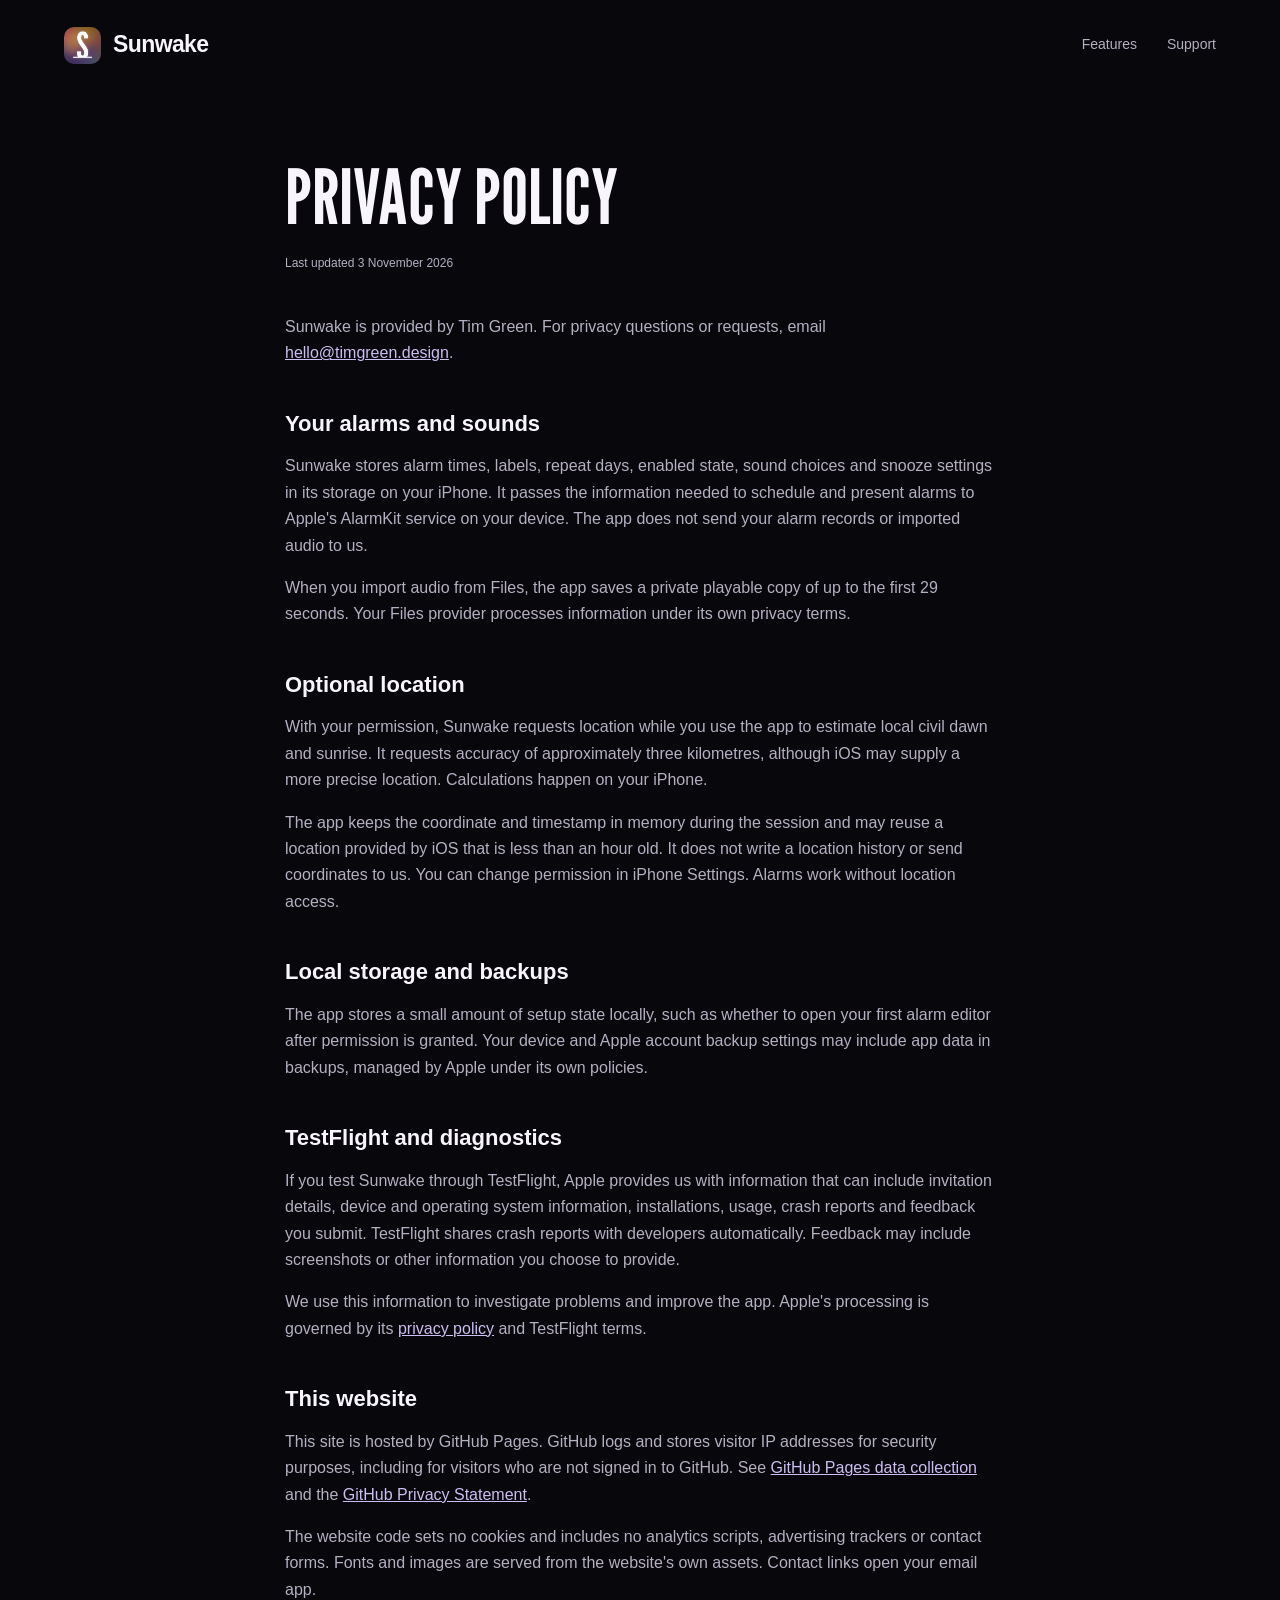
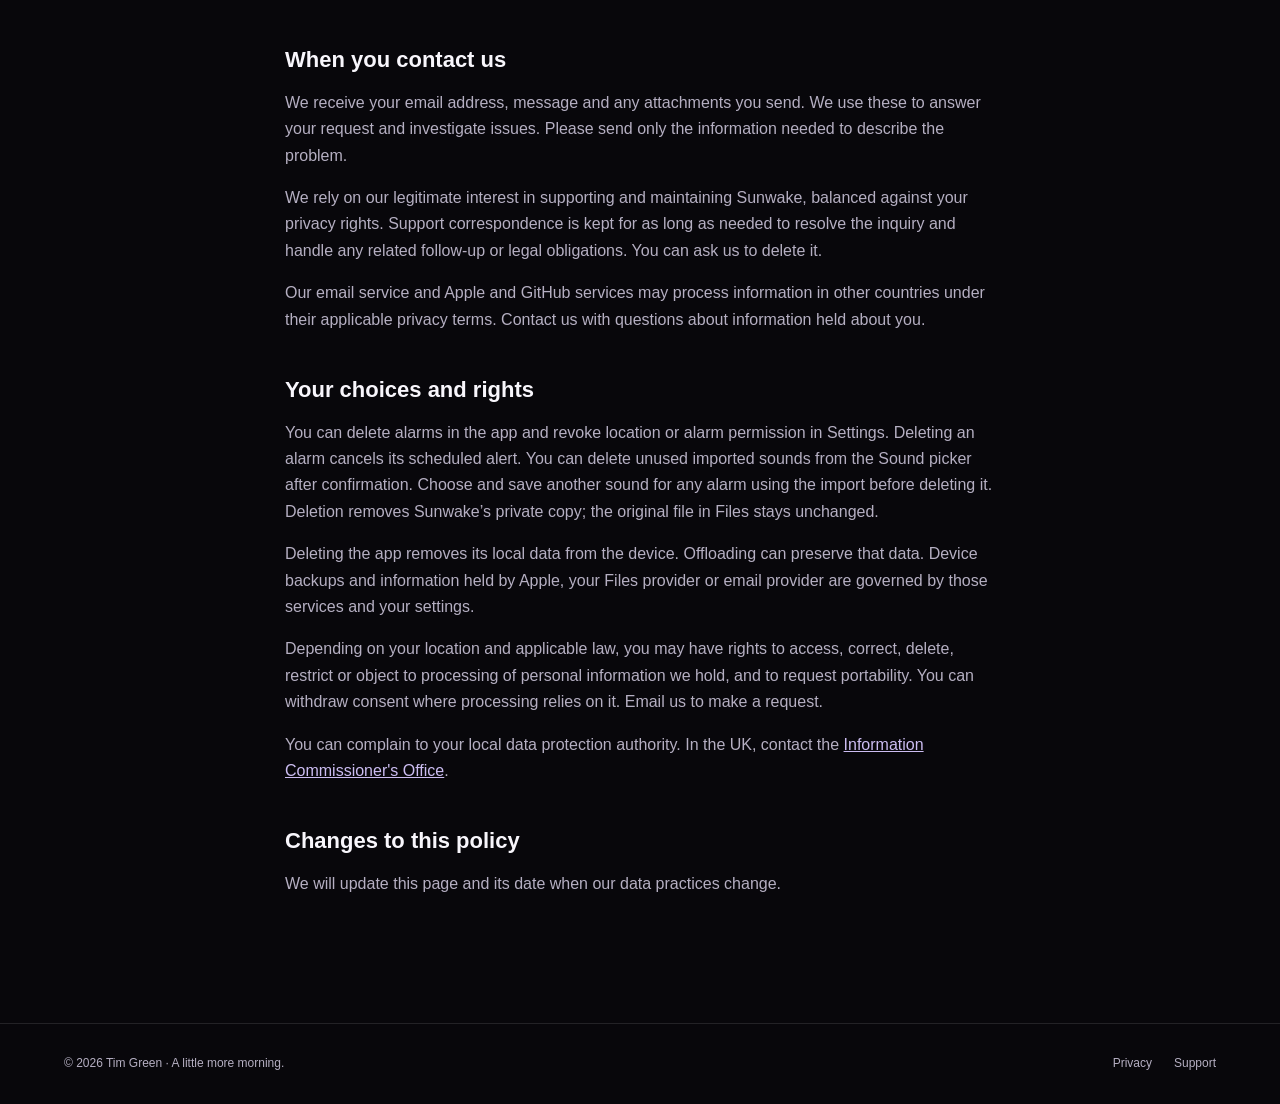
==== commit bcb3f0e8: "Refine Sunwake website scrolling and mobile interactive previews Add the upright alarm-list hero and" ====
--- a/privacy.html
+++ b/privacy.html
@@ -1,6 +1,6 @@
 <!doctype html>
 <html lang="en-GB"><head><meta charset="utf-8"><meta name="viewport" content="width=device-width, initial-scale=1"><meta name="theme-color" content="#08070b"><title>Privacy — Sunwake</title><meta name="description" content="How Sunwake handles alarm data, location, TestFlight diagnostics, website visits and support messages."><meta property="og:title" content="Privacy — Sunwake"><meta property="og:description" content="How Sunwake handles alarm data, location, TestFlight diagnostics, website visits and support messages."><meta property="og:type" content="website"><meta property="og:image" content="https://destroywerk.github.io/sunwake/icon.png"><link rel="icon" type="image/png" href="./icon.png"><link rel="stylesheet" href="./styles.css"></head>
-<body><a class="skip" href="#main">Skip to content</a><header><a class="brand" href="./"><img src="./icon.png" alt="" width="37" height="37">Sunwake</a><nav aria-label="Main navigation"><a class="nav-feature" href="./#features">The app</a><a href="./support.html">Support</a><a class="button small" href="mailto:hello@timgreen.design?subject=Sunwake%20beta%20access">Get in touch ↗</a></nav></header><main id="main" class="prose"><h1>Privacy policy</h1><p class="updated">Last updated 2 November 2026</p>
+<body><a class="skip" href="#main">Skip to content</a><header><a class="brand" href="./"><img src="./icon.png" alt="" width="37" height="37">Sunwake</a><nav aria-label="Main navigation"><a class="nav-feature" href="./#features">Features</a><a href="./support.html">Support</a></nav></header><main id="main" class="prose"><h1>Privacy policy</h1><p class="updated">Last updated 3 November 2026</p>
 <p>Sunwake is provided by Tim Green. For privacy questions or requests, email <a href="mailto:hello@timgreen.design">hello@timgreen.design</a>.</p>
 <h2>Your alarms and sounds</h2><p>Sunwake stores alarm times, labels, repeat days, enabled state, sound choices and snooze settings in its storage on your iPhone. It passes the information needed to schedule and present alarms to Apple's AlarmKit service on your device. The app does not send your alarm records or imported audio to us.</p><p>When you import audio from Files, the app saves a private playable copy of up to the first 29 seconds. Your Files provider processes information under its own privacy terms.</p>
 <h2>Optional location</h2><p>With your permission, Sunwake requests location while you use the app to estimate local civil dawn and sunrise. It requests accuracy of approximately three kilometres, although iOS may supply a more precise location. Calculations happen on your iPhone.</p><p>The app keeps the coordinate and timestamp in memory during the session and may reuse a location provided by iOS that is less than an hour old. It does not write a location history or send coordinates to us. You can change permission in iPhone Settings. Alarms work without location access.</p>
--- a/styles.css
+++ b/styles.css
@@ -6,7 +6,78 @@
 .phone-demo{width:302px;max-width:100%;position:relative;container-type:inline-size;transform:rotate(4deg)}.hero-art .phone-demo .phone{transform:none;max-width:none}.demo-wheel{position:absolute;inset:17% 4.5% auto;height:34%;background:#050406;display:grid;grid-template-columns:1fr 14% 1fr;align-items:center;isolation:isolate;--row-height:39cqw;border-radius:14px;overflow:hidden}.wheel-selection{position:absolute;top:50%;transform:translateY(-50%);height:var(--row-height);left:0;right:0;background:#151417;border-radius:15px;z-index:-1}.wheel-column{height:100%;overflow-y:auto;scroll-snap-type:y mandatory;scrollbar-width:none;overscroll-behavior:contain;touch-action:pan-y;cursor:grab;user-select:none;mask-image:linear-gradient(transparent,#000 23%,#000 77%,transparent)}.wheel-column::-webkit-scrollbar{display:none}.wheel-column:active{cursor:grabbing}.wheel-column:focus-visible{outline:2px solid var(--lilac);outline-offset:-3px;border-radius:12px}.wheel-number{font:32cqw/var(--row-height) League,sans-serif;text-align:center;height:var(--row-height);scroll-snap-align:center;color:#807b87;transition:color .15s}.wheel-number[aria-selected=true]{color:white}.wheel-spacer{height:calc((73.9cqw - var(--row-height))/2)}.wheel-colon{display:flex;flex-direction:column;align-items:center;gap:2.5cqw;pointer-events:none}.wheel-colon i{height:2.5cqw;width:2.5cqw;background:white;border-radius:50%}.sr-only{position:absolute;width:1px;height:1px;padding:0;margin:-1px;overflow:hidden;clip:rect(0,0,0,0);white-space:nowrap;border:0}@media(max-width:760px){.phone-demo{width:270px}}
 .hero:before{right:0;width:100%;max-width:650px}
 .sound-demo{position:relative;width:295px;max-width:100%;margin:auto;container-type:inline-size}.sound-demo .phone{width:100%;max-width:none}.tone-rows{position:absolute;left:4.55%;right:4.55%;top:18.95%;height:61.94%;display:grid;grid-auto-rows:12.5%;border-radius:7cqw;overflow-y:auto;overscroll-behavior:contain;scrollbar-width:none;background:#2c2c2e}.tone-row{position:relative;width:100%;display:grid;grid-template-columns:1fr 8% 8%;align-items:center;gap:7%;border:0;background:transparent;padding:0 7.5% 0 5%;color:white;text-align:left;font:3.95cqw/1.3 -apple-system,BlinkMacSystemFont,"Segoe UI",sans-serif;cursor:pointer}.tone-row:not(:last-child):after{content:"";position:absolute;bottom:0;left:5%;right:5%;height:1px;background:#ffffff13}.tone-row:hover{background:#ffffff09}.tone-row:focus-visible{outline:2px solid var(--lilac);outline-offset:-4px;border-radius:4px}.tone-default>span:first-child{grid-column:span 2}.tone-radio{width:5.2cqw;height:5.2cqw;border:1.4px solid #b5afc2;border-radius:50%;display:grid;place-items:center}.tone-row[data-selected=true] .tone-radio{border-color:var(--lilac)}.tone-row[data-selected=true] .tone-radio:after{content:"";width:3.6cqw;height:3.6cqw;border-radius:50%;background:var(--lilac)}.tone-play{width:0;height:0;border-top:1.65cqw solid transparent;border-bottom:1.65cqw solid transparent;border-left:2.6cqw solid var(--lilac)}.tone-row[aria-pressed=true] .tone-play{width:2.7cqw;height:2.7cqw;background:var(--lilac);border:0;border-radius:.4cqw}@media(max-width:760px){.sound-demo{width:265px}}
-@media(max-width:760px){header{height:auto;min-height:124px;flex-direction:column;align-items:stretch;justify-content:flex-start;gap:18px;padding:20px 7% 18px}.brand{align-self:flex-start}nav{width:100%;justify-content:space-between;gap:20px}nav .nav-feature{display:block}nav .button{white-space:nowrap;flex-shrink:0}.button.small{padding:10px 16px}.hero{padding-top:32px}}
+@media(max-width:760px){header{height:84px;min-height:84px;flex-direction:row;align-items:center;justify-content:space-between;gap:16px;padding:16px 7%}.brand{flex-shrink:0}nav{width:auto;justify-content:flex-end;gap:18px}nav .nav-feature{display:block}nav a{white-space:nowrap}.hero{padding-top:32px}}
+@media(max-width:360px){header{gap:10px}.brand{font-size:21px;gap:9px}nav{font-size:13px;gap:14px}}
 .dawn-head{align-items:last baseline}.dawn-head .section-heading{margin-bottom:0}
 
 .tone-rows::-webkit-scrollbar{display:none}.tone-row{min-height:44px}
+/* One upright phone carries the story from the first alarm to a full night's sleep. */
+.journey{position:relative;display:grid;grid-template-columns:1.05fr .95fr;gap:8%;max-width:1320px;padding:0 5%;margin:auto}.story-copy{min-width:0}.story-step{display:flex;flex-direction:column;justify-content:center;align-items:flex-start;min-height:108vh;padding:100px 0}.hero-step{min-height:165vh;justify-content:flex-start;padding-top:70px}.hero-step .display{font-size:clamp(88px,9.4vw,140px)}.hero-step .intro{max-width:420px}.story-step .section-heading{font-size:clamp(64px,7.4vw,98px)}.story-step p{max-width:470px}.story-stage{position:sticky;align-self:start;top:7vh;height:86vh;display:flex;align-items:center;justify-content:center;flex-direction:column;margin-top:20px;padding:12px 0;z-index:2}.live-phone{position:relative;flex-shrink:0;width:min(340px,35vw,35.5vh);aspect-ratio:402/874;background:#111;border:6px solid #1e1d20;outline:1px solid #ffffff2d;border-radius:48px;padding:4px;box-shadow:0 32px 80px #0009;container-type:inline-size;transform:none!important}.live-phone:before,.live-phone:after{content:"";position:absolute;left:-9px;width:3px;border-radius:3px;background:#333;top:23%;height:7%}.live-phone:after{left:auto;right:-9px;top:29%;height:11%}.phone-screen{position:relative;width:100%;height:100%;background:#000;border-radius:36px;overflow:hidden}.phone-status{height:14cqw;position:relative;display:flex;justify-content:space-between;align-items:center;padding:0 9cqw 0 7cqw;color:#fff;font-size:3.7cqw;line-height:1}.phone-status span{font-size:3.1cqw;display:flex;gap:1.3cqw;align-items:center}.phone-island{position:absolute;width:28cqw;height:8cqw;top:3cqw;left:50%;transform:translateX(-50%);background:#080808;border-radius:9cqw}.app-scene{position:absolute;top:14cqw;left:0;right:0;bottom:5cqw;background:#000;opacity:0;visibility:hidden;pointer-events:none;transition:opacity .28s ease,visibility .28s}.live-phone[data-scene=alarms] .alarms-scene,.live-phone[data-scene=editor] .editor-scene,.live-phone[data-scene=sounds] .sounds-scene,.live-phone[data-scene=sleep] .sleep-scene{opacity:1;visibility:visible;pointer-events:auto}.phone-home{position:absolute;bottom:2cqw;left:33%;right:33%;height:1.15cqw;border-radius:4px;background:#ddd;pointer-events:none;z-index:5}.app-list-scroll{height:100%;overflow:auto;scrollbar-width:none;padding:5cqw 5cqw 23cqw;scroll-behavior:auto}.app-list-scroll::-webkit-scrollbar{display:none}.app-list-heading{display:flex;align-items:baseline;justify-content:space-between;gap:3cqw;margin:2cqw 0 10cqw}.app-list-heading h3{font-size:9.6cqw;letter-spacing:-.3cqw;margin:0;line-height:1.1}.app-list-heading>span{font-size:3cqw;display:flex;align-items:baseline;gap:1cqw;white-space:nowrap}.app-list-heading .sunrise-symbol{width:4.7cqw;height:4.4cqw;align-self:center;margin-top:-.6cqw}.app-list-heading em{font-style:normal;color:var(--muted);font-size:2.65cqw}.demo-alarm-list{display:grid;grid-template-columns:1fr 1fr;gap:3cqw}.demo-alarm{border-radius:7cqw;background:#151316;padding:5.8cqw;display:flex;flex-direction:column;gap:1cqw;min-width:0;color:#fff;position:relative}.demo-alarm.active{grid-column:1/-1;min-height:87cqw;border:1px solid #ffffff20}.demo-alarm.predawn{background:linear-gradient(125deg,#43506f,#57456b)}.demo-alarm.daylight{background:linear-gradient(125deg,#8e7746,#8a543c)}.demo-alarm.dawn{background:linear-gradient(125deg,#684d79,#9b6853)}.alarm-top{display:flex;justify-content:space-between;align-items:center;gap:2cqw;min-height:10cqw}.alarm-countdown{font-size:4.2cqw;font-weight:650;line-height:1.25}.app-switch{position:relative;background:#403a47;border:1px solid #ffffff2b;border-radius:999px;width:13cqw;height:8cqw;flex-shrink:0;padding:0;cursor:pointer}.app-switch i{position:absolute;background:white;top:.6cqw;left:.6cqw;width:6.1cqw;height:6.1cqw;border-radius:50%;box-shadow:0 1px 4px #0003;transition:transform .25s}.app-switch[aria-checked=true]{background:linear-gradient(110deg,#bbd8ec,#c5b3e7,#edcbbb)}.predawn .app-switch[aria-checked=true]{background:linear-gradient(110deg,#b1c4ec,#cbb7e7)}.daylight .app-switch[aria-checked=true]{background:linear-gradient(110deg,#ffe6a7,#edc2ac)}.app-switch[aria-checked=true] i{transform:translateX(5cqw)}.alarm-digits{font:40cqw/1.18 League,sans-serif;display:flex;align-items:center;gap:1.3cqw;white-space:nowrap;margin:3cqw 0}.number-colon{display:flex;flex-direction:column;gap:2.2cqw;margin-top:4cqw}.number-colon i{width:2.2cqw;height:2.2cqw;background:currentColor;border-radius:50%}.demo-alarm strong{font-size:4.7cqw;line-height:1.3}.alarm-repeat{font-size:3.8cqw;color:#e3d8e5bf}.demo-alarm.inactive{padding:4cqw;min-height:56cqw;color:var(--muted)}.inactive .alarm-top{order:5;margin-top:auto;min-height:9cqw}.inactive .alarm-countdown{font-size:3.2cqw;font-weight:400}.inactive .alarm-digits{font-size:21cqw;gap:.7cqw;margin:0 0 2cqw}.inactive .number-colon{gap:1.3cqw;margin-top:2cqw}.inactive .number-colon i{width:1.3cqw;height:1.3cqw}.inactive strong{font-size:3.8cqw;color:white}.inactive .alarm-repeat{font-size:3cqw}.floating-add{position:absolute;bottom:4cqw;left:50%;transform:translateX(-50%);border:1px solid #ffffff26;border-radius:99px;white-space:nowrap;font-size:4.5cqw;font-weight:600;padding:3.2cqw 6.3cqw;color:white;background:#313033ba;backdrop-filter:blur(18px);-webkit-backdrop-filter:blur(18px);cursor:pointer;z-index:2}.alarms-scene:after,.sleep-scene:after{content:"";position:absolute;bottom:0;left:0;right:0;height:21cqw;pointer-events:none;background:linear-gradient(transparent,#000b);z-index:1}.demo-disclaimer{font-size:11px;line-height:1.5;max-width:290px;text-align:center;color:var(--muted);margin:18px 15px 0}.app-toolbar{display:flex;align-items:center;justify-content:space-between;gap:3cqw;padding:4cqw 5cqw 1cqw;height:18cqw;font-size:4.3cqw;line-height:1.3}.app-toolbar button{font:inherit;background:none;border:0;color:var(--lilac);cursor:pointer}.app-circle{display:grid;place-items:center;width:11cqw;height:11cqw;border-radius:50%;border:1px solid #ffffff22!important;color:white!important;background:#242326!important;font-size:7cqw!important;line-height:1!important;flex-shrink:0;cursor:pointer;padding:0}.app-circle.app-save{background:linear-gradient(120deg,#393d5e,#654668)!important;font-size:6cqw!important}.editor-scene .demo-wheel{position:relative;inset:auto;height:77cqw;margin:3cqw 5cqw 5cqw;border-radius:7cqw;--row-height:37cqw;background:#000;grid-template-columns:1fr 14% 1fr}.editor-scene .wheel-selection{background:#151316;border-radius:6cqw;height:39cqw}.wheel-column{scroll-snap-type:y mandatory;touch-action:pan-y}.wheel-column.dragging{scroll-snap-type:none;cursor:grabbing}.wheel-column .wheel-number{font-size:32cqw;line-height:var(--row-height);height:var(--row-height)}.wheel-column .wheel-number[aria-selected=false]{opacity:.42}.app-form{margin:0 5cqw;background:#151316;border-radius:6cqw;padding:0 4cqw}.app-form-row{display:flex;align-items:center;gap:3cqw;min-height:15cqw;border-bottom:1px solid #ffffff0d;font-size:4.3cqw}.app-form-row:last-child{border:0}.app-form-row>span:first-child{margin-right:auto}.form-value{color:var(--muted)}.app-days{display:flex;justify-content:space-between;gap:1.4cqw;padding:1cqw 0 4cqw}.app-days button{font-size:3.7cqw;color:var(--muted);background:transparent;border:0;border-radius:50%;width:9cqw;height:9cqw;cursor:pointer}.app-days button[aria-pressed=true]{background:#d4c5ee;color:#1b1425}.sound-option{font:inherit;line-height:1.2;color:white;background:none;border:0;text-align:left;flex:1;padding:0;cursor:pointer}.sound-option small{display:block;font-size:3cqw;color:var(--muted);margin-top:1.5cqw}.sound-option small span{float:right;font-size:5cqw;margin-right:2cqw}.snooze-value{color:var(--lilac);font-size:3.8cqw}.demo-delete{background:transparent;border:0;color:#db858d;display:block;margin:8cqw auto 0;font-size:4cqw;cursor:pointer}.sounds-scene .app-toolbar{height:22cqw;align-items:center}.sounds-scene .app-toolbar strong{font-size:7cqw}.app-tone-rows{position:relative;inset:auto;margin:0 5cqw;height:141cqw;display:block;border-radius:6cqw;background:#252427}.app-tone-rows .tone-row{height:16cqw;min-height:0;font-size:4.4cqw;gap:5%;grid-template-columns:1fr 8% 8%}.app-import{margin:6cqw 5cqw 0;border-radius:4cqw;background:#252427;padding:4cqw;color:var(--lilac);font-size:4.5cqw}.sleep-scene{padding:5cqw}.sleep-scene .app-list-heading{margin-top:2cqw;margin-bottom:11cqw}.sleep-widget{background:#1a191c;border:1px solid #ffffff22;border-radius:7cqw;padding:5cqw}.sleep-widget>p{font-size:3.5cqw;line-height:1.4;color:var(--muted);margin:0 0 2cqw}.sleep-controls{display:flex;align-items:center;gap:3cqw;font-size:4.1cqw}.sleep-controls>span:first-child{white-space:nowrap}.sleep-controls .app-circle{margin-left:auto;width:10cqw;height:10cqw}.sleep-wheel{width:12cqw;height:39cqw;flex-shrink:0;--row-height:17cqw}.sleep-wheel .wheel-number{font-size:24cqw}.sleep-wheel .wheel-number[aria-selected=false]{font-size:11cqw}.sleep-unit{font-size:4cqw}.sleep-empty{display:flex;align-items:center;flex-direction:column;text-align:center;margin:16cqw 0 0}.sleep-empty .sunrise-symbol{width:28cqw;height:25cqw;color:var(--lilac);margin-bottom:6cqw}.sleep-empty p{font-size:4.3cqw;line-height:1.4;margin:0 0 3cqw}.sleep-empty>span{color:var(--muted);font-size:3.8cqw}.sleep-created{margin-top:10cqw}.sleep-created[hidden]{display:none}.sleep-scene.has-alarm .sleep-widget,.sleep-scene.has-alarm .sleep-empty{display:none}.sleep-scene.has-alarm .demo-alarm{min-height:87cqw}.privacy-note .sunrise-symbol{width:27px;flex-shrink:0;height:27px;color:var(--lilac);margin-top:4px}.list-scroll-space{display:none}#features{position:relative;background:var(--bg);z-index:3}.app-scene button:focus-visible,.wheel-column:focus-visible{outline:2px solid var(--lilac);outline-offset:2px}.story-step .note{font-size:13px}.story-step .section-copy{font-size:18px}.sounds-step{padding-bottom:130px}.live-phone{border-radius:13cqw}.phone-screen{border-radius:10.6cqw}.app-list-scroll{overscroll-behavior:auto}.tone-rows{overscroll-behavior:contain}
+@media(min-width:761px){.story-stage{grid-column:2;grid-row:1}.story-copy{grid-column:1;grid-row:1}.story-step{padding-right:5px}}
+
+@media(prefers-reduced-motion:reduce){.app-scene,.app-switch i{transition:none}.app-list-scroll{scroll-behavior:auto}}
+.live-phone{border-radius:48px}@media(max-width:760px){.live-phone{border-radius:35px}}@media(pointer:fine){.wheel-column{overflow-y:hidden}}
+.app-list-heading>span{font-size:3.5cqw}.app-list-heading em{font-size:3cqw}.sleep-wheel{--row-height:14.5cqw}.sleep-wheel .wheel-number[aria-selected=false]{font-size:9cqw}
+/* Section links jump directly; the scroll narrative owns scene transitions. */
+html{scroll-behavior:auto}
+@media(max-width:760px){.story-stage{align-self:stretch;width:100%}}
+.demo-delete{display:flex;align-items:center;justify-content:center;gap:2cqw}.demo-delete svg{width:4cqw;height:4.5cqw}.app-tone-rows .tone-row{min-height:40px}.app-switch:before,.app-circle:before{content:"";position:absolute;inset:-7px}.app-circle{position:relative}
+/* The list completes its scroll before the pinned hero copy leaves. */
+.app-list-scroll{overflow:hidden}
+.alarms-scene .app-switch{cursor:default}
+.app-switch[data-on=true]{background:linear-gradient(110deg,#bbd8ec,#c5b3e7,#edcbbb)}
+.predawn .app-switch[data-on=true]{background:linear-gradient(110deg,#b1c4ec,#cbb7e7)}
+.daylight .app-switch[data-on=true]{background:linear-gradient(110deg,#ffe6a7,#edc2ac)}
+.app-switch[data-on=true] i{transform:translateX(5cqw)}
+@media(min-width:761px){
+ .hero-step{display:block;min-height:0;height:calc(70px + var(--hero-copy-height,600px) + var(--hero-list-distance,85vh));padding:70px 0 0}
+ .hero-copy{position:sticky;top:var(--hero-pin-top,160px)}
+ .story-step:not(.hero-step){display:block;min-height:0;height:calc(var(--copy-rest-top,180px) + var(--copy-block-height,600px) + var(--copy-hold-distance,50vh));padding:var(--copy-rest-top,180px) 5px 0 0}
+ .section-copy-block{position:sticky;top:var(--copy-rest-top,180px);width:100%}
+ .editor-step{margin-top:64px}
+}
+.faq{margin-left:0;margin-right:auto}
+.closing{position:relative;isolation:isolate;background:none;--footer-progress:0;--footer-pull:0}
+.closing:before{content:"";position:absolute;inset:-60px 0 -100px;z-index:-1;pointer-events:none;background:radial-gradient(ellipse at 50% 100%,#cfa8f080,#d9a16b40 32%,transparent 72%);opacity:calc(.18 + var(--footer-progress)*.65 + var(--footer-pull)*.65);filter:blur(20px)}
+.closing p{margin-bottom:42px}
+/* Match the native 402pt layout: 362pt card, 22/18pt insets, 52×138pt wheel. */
+.sleep-scene .app-list-heading h3{font-size:8.458cqw;font-weight:600}
+.sleep-scene .app-list-heading>span{font-size:4.229cqw;font-weight:600}
+.sleep-scene .app-list-heading em{font-size:3.731cqw;font-weight:400}
+.sleep-widget{background:#1a191b;border-radius:7.463cqw;border-color:#ffffff1f;padding:4.478cqw 5.473cqw}
+.sleep-widget>p{font-size:3.731cqw;line-height:4.478cqw;margin:0 0 2.488cqw;color:#b3abbd;font-weight:400}
+.sleep-controls{gap:3.483cqw;font-size:4.229cqw;line-height:5.224cqw}
+.sleep-wheel{width:12.935cqw;height:34.328cqw;--row-height:12.935cqw;scroll-padding-top:1.311cqw;mask-image:linear-gradient(transparent,#000 28%,#000 76%,transparent)}
+.sleep-wheel .wheel-number{font-size:18.905cqw;line-height:var(--row-height);color:white;transition:none;transform:scale(.4);opacity:.26}
+.sleep-wheel .wheel-number[aria-selected=false]{font-size:18.905cqw;opacity:.26}
+.sleep-wheel .wheel-number[aria-selected=true]{transform:scale(1);opacity:1}
+.sleep-controls .app-circle{width:10.945cqw;height:10.945cqw;margin-left:auto}
+.sleep-controls .app-save{background:linear-gradient(135deg,#393d57,#49355e,#61444f)!important;box-shadow:inset 0 1px 2px #ffffff24}
+.sleep-controls .app-save svg{width:5.721cqw;height:5.721cqw}
+@media(max-width:760px){.hero-copy{position:static}.hero-step{height:auto}}
+
+/* Mobile reads as a normal page: each section keeps its own interactive preview. */
+.mobile-phone{display:none}
+@media(max-width:760px){
+ .journey{display:block;padding:0 7%;gap:0}
+ .story-copy{display:block}
+ .section-copy-block{position:static}
+ .story-stage,.list-scroll-space{display:none}
+ .story-step,.story-step:not(.hero-step){min-height:0;height:auto;padding:44px 0 52px;display:block}
+ .story-step.hero-step{padding-top:32px}
+ .hero-step .display{font-size:clamp(85px,19vw,140px)}
+ .hero-step .intro,.story-step .section-copy{font-size:16px}
+ .story-step .section-heading{font-size:clamp(55px,14vw,80px);margin-bottom:20px}
+ .story-step .feature-list{margin-top:10px;width:100%}
+ .feature-list li{padding:12px 0}
+ .feature-list span{font-size:12px}
+ .sounds-step .note{margin-top:4px}
+ .live-phone{border-width:4px;padding:3px}
+ .demo-disclaimer{display:none}
+ .story-step.sleep-step{padding-bottom:64px}
+ .mobile-phone{display:block;width:min(330px,calc(100% - 16px));min-width:0;margin:32px auto 0;border-radius:40px}
+ .mobile-phone .phone-screen{border-radius:32px}
+ .mobile-phone .app-scene{transition:none}
+ .mobile-phone .app-list-scroll{overflow-y:auto;touch-action:pan-y}
+ .mobile-phone .tone-row{min-height:0}
+}
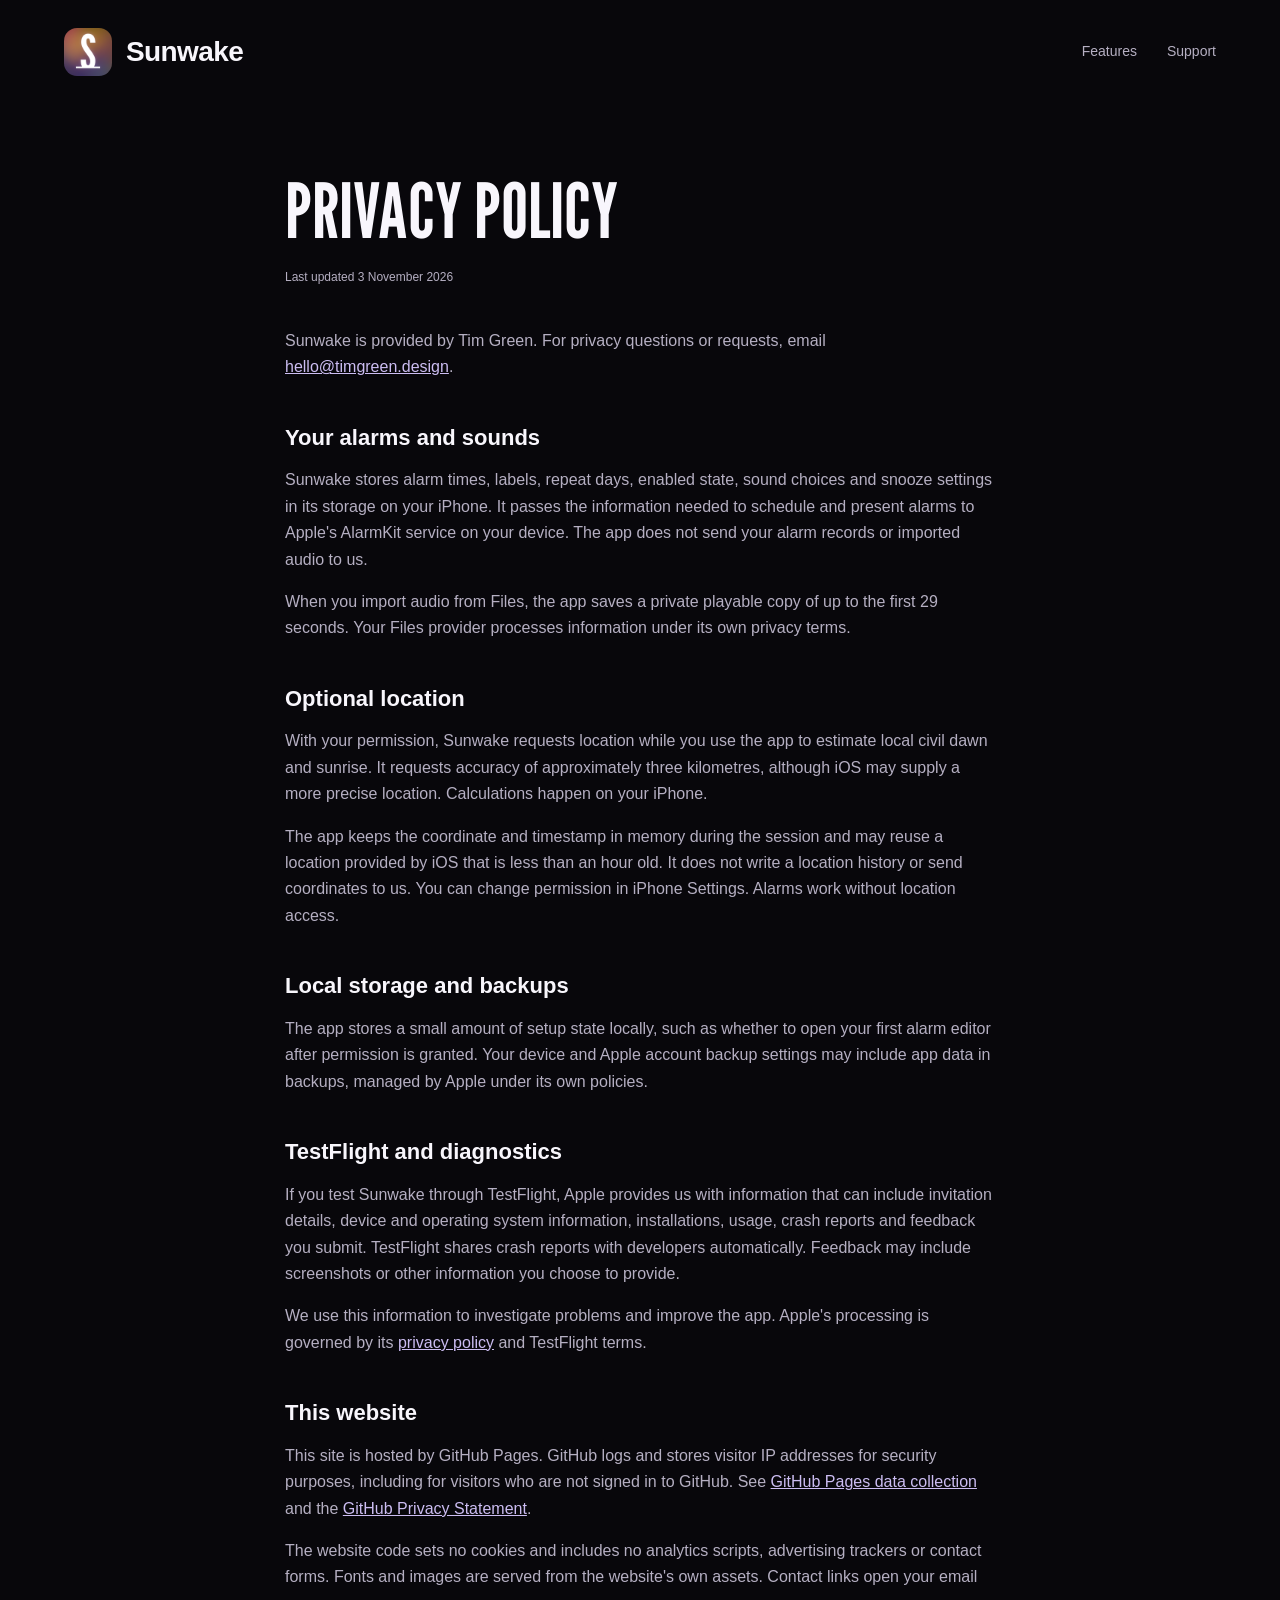
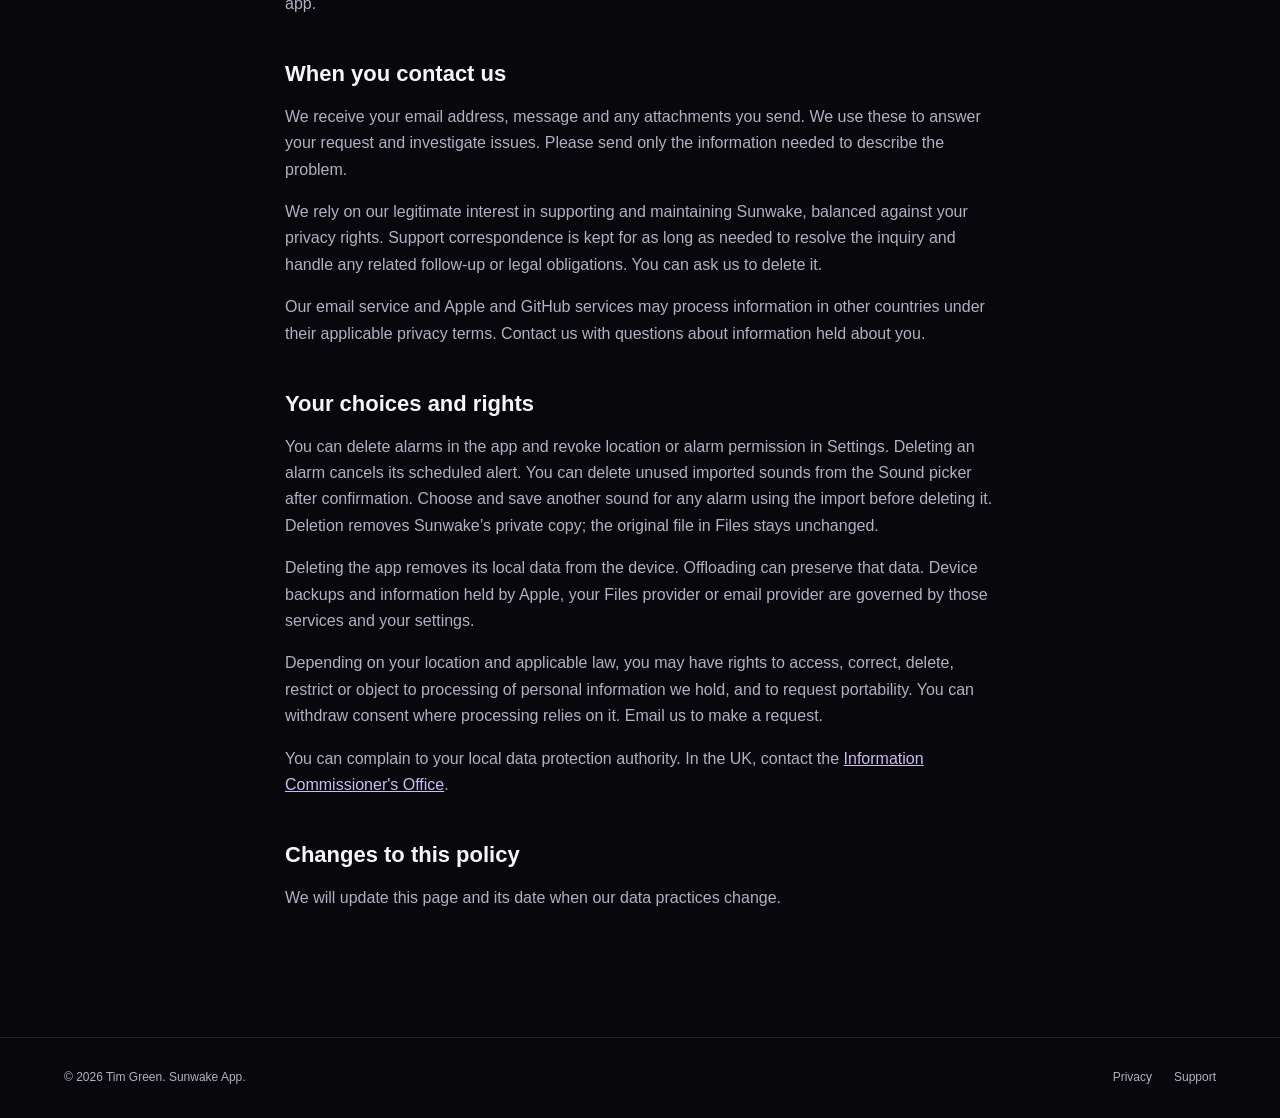
==== commit 95719885: "Refine desktop pacing, branding and footer" ====
--- a/privacy.html
+++ b/privacy.html
@@ -9,4 +9,4 @@
 <h2>This website</h2><p>This site is hosted by GitHub Pages. GitHub logs and stores visitor IP addresses for security purposes, including for visitors who are not signed in to GitHub. See <a href="https://docs.github.com/en/pages/getting-started-with-github-pages/what-is-github-pages">GitHub Pages data collection</a> and the <a href="https://docs.github.com/en/site-policy/privacy-policies/github-general-privacy-statement">GitHub Privacy Statement</a>.</p><p>The website code sets no cookies and includes no analytics scripts, advertising trackers or contact forms. Fonts and images are served from the website's own assets. Contact links open your email app.</p>
 <h2>When you contact us</h2><p>We receive your email address, message and any attachments you send. We use these to answer your request and investigate issues. Please send only the information needed to describe the problem.</p><p>We rely on our legitimate interest in supporting and maintaining Sunwake, balanced against your privacy rights. Support correspondence is kept for as long as needed to resolve the inquiry and handle any related follow-up or legal obligations. You can ask us to delete it.</p><p>Our email service and Apple and GitHub services may process information in other countries under their applicable privacy terms. Contact us with questions about information held about you.</p>
 <h2>Your choices and rights</h2><p>You can delete alarms in the app and revoke location or alarm permission in Settings. Deleting an alarm cancels its scheduled alert. You can delete unused imported sounds from the Sound picker after confirmation. Choose and save another sound for any alarm using the import before deleting it. Deletion removes Sunwake’s private copy; the original file in Files stays unchanged.</p><p>Deleting the app removes its local data from the device. Offloading can preserve that data. Device backups and information held by Apple, your Files provider or email provider are governed by those services and your settings.</p><p>Depending on your location and applicable law, you may have rights to access, correct, delete, restrict or object to processing of personal information we hold, and to request portability. You can withdraw consent where processing relies on it. Email us to make a request.</p><p>You can complain to your local data protection authority. In the UK, contact the <a href="https://ico.org.uk/make-a-complaint/">Information Commissioner's Office</a>.</p>
-<h2>Changes to this policy</h2><p>We will update this page and its date when our data practices change.</p></main><footer><span>© 2026 Tim Green · A little more morning.</span><div class="links"><a href="./privacy.html">Privacy</a><a href="./support.html">Support</a></div></footer></body></html>+<h2>Changes to this policy</h2><p>We will update this page and its date when our data practices change.</p></main><footer><span>© 2026 Tim Green. Sunwake App.</span><div class="links"><a href="./privacy.html">Privacy</a><a href="./support.html">Support</a></div></footer></body></html>
--- a/styles.css
+++ b/styles.css
@@ -12,7 +12,7 @@
 
 .tone-rows::-webkit-scrollbar{display:none}.tone-row{min-height:44px}
 /* One upright phone carries the story from the first alarm to a full night's sleep. */
-.journey{position:relative;display:grid;grid-template-columns:1.05fr .95fr;gap:8%;max-width:1320px;padding:0 5%;margin:auto}.story-copy{min-width:0}.story-step{display:flex;flex-direction:column;justify-content:center;align-items:flex-start;min-height:108vh;padding:100px 0}.hero-step{min-height:165vh;justify-content:flex-start;padding-top:70px}.hero-step .display{font-size:clamp(88px,9.4vw,140px)}.hero-step .intro{max-width:420px}.story-step .section-heading{font-size:clamp(64px,7.4vw,98px)}.story-step p{max-width:470px}.story-stage{position:sticky;align-self:start;top:7vh;height:86vh;display:flex;align-items:center;justify-content:center;flex-direction:column;margin-top:20px;padding:12px 0;z-index:2}.live-phone{position:relative;flex-shrink:0;width:min(340px,35vw,35.5vh);aspect-ratio:402/874;background:#111;border:6px solid #1e1d20;outline:1px solid #ffffff2d;border-radius:48px;padding:4px;box-shadow:0 32px 80px #0009;container-type:inline-size;transform:none!important}.live-phone:before,.live-phone:after{content:"";position:absolute;left:-9px;width:3px;border-radius:3px;background:#333;top:23%;height:7%}.live-phone:after{left:auto;right:-9px;top:29%;height:11%}.phone-screen{position:relative;width:100%;height:100%;background:#000;border-radius:36px;overflow:hidden}.phone-status{height:14cqw;position:relative;display:flex;justify-content:space-between;align-items:center;padding:0 9cqw 0 7cqw;color:#fff;font-size:3.7cqw;line-height:1}.phone-status span{font-size:3.1cqw;display:flex;gap:1.3cqw;align-items:center}.phone-island{position:absolute;width:28cqw;height:8cqw;top:3cqw;left:50%;transform:translateX(-50%);background:#080808;border-radius:9cqw}.app-scene{position:absolute;top:14cqw;left:0;right:0;bottom:5cqw;background:#000;opacity:0;visibility:hidden;pointer-events:none;transition:opacity .28s ease,visibility .28s}.live-phone[data-scene=alarms] .alarms-scene,.live-phone[data-scene=editor] .editor-scene,.live-phone[data-scene=sounds] .sounds-scene,.live-phone[data-scene=sleep] .sleep-scene{opacity:1;visibility:visible;pointer-events:auto}.phone-home{position:absolute;bottom:2cqw;left:33%;right:33%;height:1.15cqw;border-radius:4px;background:#ddd;pointer-events:none;z-index:5}.app-list-scroll{height:100%;overflow:auto;scrollbar-width:none;padding:5cqw 5cqw 23cqw;scroll-behavior:auto}.app-list-scroll::-webkit-scrollbar{display:none}.app-list-heading{display:flex;align-items:baseline;justify-content:space-between;gap:3cqw;margin:2cqw 0 10cqw}.app-list-heading h3{font-size:9.6cqw;letter-spacing:-.3cqw;margin:0;line-height:1.1}.app-list-heading>span{font-size:3cqw;display:flex;align-items:baseline;gap:1cqw;white-space:nowrap}.app-list-heading .sunrise-symbol{width:4.7cqw;height:4.4cqw;align-self:center;margin-top:-.6cqw}.app-list-heading em{font-style:normal;color:var(--muted);font-size:2.65cqw}.demo-alarm-list{display:grid;grid-template-columns:1fr 1fr;gap:3cqw}.demo-alarm{border-radius:7cqw;background:#151316;padding:5.8cqw;display:flex;flex-direction:column;gap:1cqw;min-width:0;color:#fff;position:relative}.demo-alarm.active{grid-column:1/-1;min-height:87cqw;border:1px solid #ffffff20}.demo-alarm.predawn{background:linear-gradient(125deg,#43506f,#57456b)}.demo-alarm.daylight{background:linear-gradient(125deg,#8e7746,#8a543c)}.demo-alarm.dawn{background:linear-gradient(125deg,#684d79,#9b6853)}.alarm-top{display:flex;justify-content:space-between;align-items:center;gap:2cqw;min-height:10cqw}.alarm-countdown{font-size:4.2cqw;font-weight:650;line-height:1.25}.app-switch{position:relative;background:#403a47;border:1px solid #ffffff2b;border-radius:999px;width:13cqw;height:8cqw;flex-shrink:0;padding:0;cursor:pointer}.app-switch i{position:absolute;background:white;top:.6cqw;left:.6cqw;width:6.1cqw;height:6.1cqw;border-radius:50%;box-shadow:0 1px 4px #0003;transition:transform .25s}.app-switch[aria-checked=true]{background:linear-gradient(110deg,#bbd8ec,#c5b3e7,#edcbbb)}.predawn .app-switch[aria-checked=true]{background:linear-gradient(110deg,#b1c4ec,#cbb7e7)}.daylight .app-switch[aria-checked=true]{background:linear-gradient(110deg,#ffe6a7,#edc2ac)}.app-switch[aria-checked=true] i{transform:translateX(5cqw)}.alarm-digits{font:40cqw/1.18 League,sans-serif;display:flex;align-items:center;gap:1.3cqw;white-space:nowrap;margin:3cqw 0}.number-colon{display:flex;flex-direction:column;gap:2.2cqw;margin-top:4cqw}.number-colon i{width:2.2cqw;height:2.2cqw;background:currentColor;border-radius:50%}.demo-alarm strong{font-size:4.7cqw;line-height:1.3}.alarm-repeat{font-size:3.8cqw;color:#e3d8e5bf}.demo-alarm.inactive{padding:4cqw;min-height:56cqw;color:var(--muted)}.inactive .alarm-top{order:5;margin-top:auto;min-height:9cqw}.inactive .alarm-countdown{font-size:3.2cqw;font-weight:400}.inactive .alarm-digits{font-size:21cqw;gap:.7cqw;margin:0 0 2cqw}.inactive .number-colon{gap:1.3cqw;margin-top:2cqw}.inactive .number-colon i{width:1.3cqw;height:1.3cqw}.inactive strong{font-size:3.8cqw;color:white}.inactive .alarm-repeat{font-size:3cqw}.floating-add{position:absolute;bottom:4cqw;left:50%;transform:translateX(-50%);border:1px solid #ffffff26;border-radius:99px;white-space:nowrap;font-size:4.5cqw;font-weight:600;padding:3.2cqw 6.3cqw;color:white;background:#313033ba;backdrop-filter:blur(18px);-webkit-backdrop-filter:blur(18px);cursor:pointer;z-index:2}.alarms-scene:after,.sleep-scene:after{content:"";position:absolute;bottom:0;left:0;right:0;height:21cqw;pointer-events:none;background:linear-gradient(transparent,#000b);z-index:1}.demo-disclaimer{font-size:11px;line-height:1.5;max-width:290px;text-align:center;color:var(--muted);margin:18px 15px 0}.app-toolbar{display:flex;align-items:center;justify-content:space-between;gap:3cqw;padding:4cqw 5cqw 1cqw;height:18cqw;font-size:4.3cqw;line-height:1.3}.app-toolbar button{font:inherit;background:none;border:0;color:var(--lilac);cursor:pointer}.app-circle{display:grid;place-items:center;width:11cqw;height:11cqw;border-radius:50%;border:1px solid #ffffff22!important;color:white!important;background:#242326!important;font-size:7cqw!important;line-height:1!important;flex-shrink:0;cursor:pointer;padding:0}.app-circle.app-save{background:linear-gradient(120deg,#393d5e,#654668)!important;font-size:6cqw!important}.editor-scene .demo-wheel{position:relative;inset:auto;height:77cqw;margin:3cqw 5cqw 5cqw;border-radius:7cqw;--row-height:37cqw;background:#000;grid-template-columns:1fr 14% 1fr}.editor-scene .wheel-selection{background:#151316;border-radius:6cqw;height:39cqw}.wheel-column{scroll-snap-type:y mandatory;touch-action:pan-y}.wheel-column.dragging{scroll-snap-type:none;cursor:grabbing}.wheel-column .wheel-number{font-size:32cqw;line-height:var(--row-height);height:var(--row-height)}.wheel-column .wheel-number[aria-selected=false]{opacity:.42}.app-form{margin:0 5cqw;background:#151316;border-radius:6cqw;padding:0 4cqw}.app-form-row{display:flex;align-items:center;gap:3cqw;min-height:15cqw;border-bottom:1px solid #ffffff0d;font-size:4.3cqw}.app-form-row:last-child{border:0}.app-form-row>span:first-child{margin-right:auto}.form-value{color:var(--muted)}.app-days{display:flex;justify-content:space-between;gap:1.4cqw;padding:1cqw 0 4cqw}.app-days button{font-size:3.7cqw;color:var(--muted);background:transparent;border:0;border-radius:50%;width:9cqw;height:9cqw;cursor:pointer}.app-days button[aria-pressed=true]{background:#d4c5ee;color:#1b1425}.sound-option{font:inherit;line-height:1.2;color:white;background:none;border:0;text-align:left;flex:1;padding:0;cursor:pointer}.sound-option small{display:block;font-size:3cqw;color:var(--muted);margin-top:1.5cqw}.sound-option small span{float:right;font-size:5cqw;margin-right:2cqw}.snooze-value{color:var(--lilac);font-size:3.8cqw}.demo-delete{background:transparent;border:0;color:#db858d;display:block;margin:8cqw auto 0;font-size:4cqw;cursor:pointer}.sounds-scene .app-toolbar{height:22cqw;align-items:center}.sounds-scene .app-toolbar strong{font-size:7cqw}.app-tone-rows{position:relative;inset:auto;margin:0 5cqw;height:141cqw;display:block;border-radius:6cqw;background:#252427}.app-tone-rows .tone-row{height:16cqw;min-height:0;font-size:4.4cqw;gap:5%;grid-template-columns:1fr 8% 8%}.app-import{margin:6cqw 5cqw 0;border-radius:4cqw;background:#252427;padding:4cqw;color:var(--lilac);font-size:4.5cqw}.sleep-scene{padding:5cqw}.sleep-scene .app-list-heading{margin-top:2cqw;margin-bottom:11cqw}.sleep-widget{background:#1a191c;border:1px solid #ffffff22;border-radius:7cqw;padding:5cqw}.sleep-widget>p{font-size:3.5cqw;line-height:1.4;color:var(--muted);margin:0 0 2cqw}.sleep-controls{display:flex;align-items:center;gap:3cqw;font-size:4.1cqw}.sleep-controls>span:first-child{white-space:nowrap}.sleep-controls .app-circle{margin-left:auto;width:10cqw;height:10cqw}.sleep-wheel{width:12cqw;height:39cqw;flex-shrink:0;--row-height:17cqw}.sleep-wheel .wheel-number{font-size:24cqw}.sleep-wheel .wheel-number[aria-selected=false]{font-size:11cqw}.sleep-unit{font-size:4cqw}.sleep-empty{display:flex;align-items:center;flex-direction:column;text-align:center;margin:16cqw 0 0}.sleep-empty .sunrise-symbol{width:28cqw;height:25cqw;color:var(--lilac);margin-bottom:6cqw}.sleep-empty p{font-size:4.3cqw;line-height:1.4;margin:0 0 3cqw}.sleep-empty>span{color:var(--muted);font-size:3.8cqw}.sleep-created{margin-top:10cqw}.sleep-created[hidden]{display:none}.sleep-scene.has-alarm .sleep-widget,.sleep-scene.has-alarm .sleep-empty{display:none}.sleep-scene.has-alarm .demo-alarm{min-height:87cqw}.privacy-note .sunrise-symbol{width:27px;flex-shrink:0;height:27px;color:var(--lilac);margin-top:4px}.list-scroll-space{display:none}#features{position:relative;background:var(--bg);z-index:3}.app-scene button:focus-visible,.wheel-column:focus-visible{outline:2px solid var(--lilac);outline-offset:2px}.story-step .note{font-size:13px}.story-step .section-copy{font-size:18px}.sounds-step{padding-bottom:130px}.live-phone{border-radius:13cqw}.phone-screen{border-radius:10.6cqw}.app-list-scroll{overscroll-behavior:auto}.tone-rows{overscroll-behavior:contain}
+.journey{position:relative;display:grid;grid-template-columns:1.05fr .95fr;gap:8%;max-width:1320px;padding:0 5%;margin:auto}.story-copy{min-width:0}.story-step{display:flex;flex-direction:column;justify-content:center;align-items:flex-start;min-height:108vh;padding:100px 0}.hero-step{min-height:165vh;justify-content:flex-start;padding-top:70px}.hero-step .display{font-size:clamp(88px,9.4vw,140px)}.hero-step .intro{max-width:420px}.story-step .section-heading{font-size:clamp(64px,7.4vw,98px)}.story-step p{max-width:470px}.story-stage{position:sticky;align-self:start;top:7vh;height:86vh;display:flex;align-items:center;justify-content:center;flex-direction:column;margin-top:20px;padding:12px 0;z-index:2}.live-phone{position:relative;flex-shrink:0;width:min(340px,35vw,35.5vh);aspect-ratio:402/874;background:#111;border:6px solid #1e1d20;outline:1px solid #ffffff2d;border-radius:48px;padding:4px;box-shadow:0 32px 80px #0009;container-type:inline-size;transform:none!important}.live-phone:before,.live-phone:after{content:"";position:absolute;left:-9px;width:3px;border-radius:3px;background:#333;top:23%;height:7%}.live-phone:after{left:auto;right:-9px;top:29%;height:11%}.phone-screen{position:relative;width:100%;height:100%;background:#000;border-radius:36px;overflow:hidden}.phone-status{height:14cqw;position:relative;display:flex;justify-content:space-between;align-items:center;padding:0 9cqw 0 7cqw;color:#fff;font-size:3.7cqw;line-height:1}.phone-status span{font-size:3.1cqw;display:flex;gap:1.3cqw;align-items:center}.phone-island{position:absolute;width:28cqw;height:8cqw;top:3cqw;left:50%;transform:translateX(-50%);background:#080808;border-radius:9cqw}.app-scene{position:absolute;top:14cqw;left:0;right:0;bottom:5cqw;background:#000;opacity:0;visibility:hidden;pointer-events:none;transition:opacity .45s ease,visibility .45s}.live-phone[data-scene=alarms] .alarms-scene,.live-phone[data-scene=editor] .editor-scene,.live-phone[data-scene=sounds] .sounds-scene,.live-phone[data-scene=sleep] .sleep-scene{opacity:1;visibility:visible;pointer-events:auto}.phone-home{position:absolute;bottom:2cqw;left:33%;right:33%;height:1.15cqw;border-radius:4px;background:#ddd;pointer-events:none;z-index:5}.app-list-scroll{height:100%;overflow:auto;scrollbar-width:none;padding:5cqw 5cqw 23cqw;scroll-behavior:auto}.app-list-scroll::-webkit-scrollbar{display:none}.app-list-heading{display:flex;align-items:baseline;justify-content:space-between;gap:3cqw;margin:2cqw 0 10cqw}.app-list-heading h3{font-size:9.6cqw;letter-spacing:-.3cqw;margin:0;line-height:1.1}.app-list-heading>span{font-size:3cqw;display:flex;align-items:baseline;gap:1cqw;white-space:nowrap}.app-list-heading .sunrise-symbol{width:4.7cqw;height:4.4cqw;align-self:center;margin-top:-.6cqw}.app-list-heading em{font-style:normal;color:var(--muted);font-size:2.65cqw}.demo-alarm-list{display:grid;grid-template-columns:1fr 1fr;gap:3cqw}.demo-alarm{border-radius:7cqw;background:#151316;padding:5.8cqw;display:flex;flex-direction:column;gap:1cqw;min-width:0;color:#fff;position:relative}.demo-alarm.active{grid-column:1/-1;min-height:87cqw;border:1px solid #ffffff20}.demo-alarm.predawn{background:linear-gradient(125deg,#43506f,#57456b)}.demo-alarm.daylight{background:linear-gradient(125deg,#8e7746,#8a543c)}.demo-alarm.dawn{background:linear-gradient(125deg,#684d79,#9b6853)}.alarm-top{display:flex;justify-content:space-between;align-items:center;gap:2cqw;min-height:10cqw}.alarm-countdown{font-size:4.2cqw;font-weight:650;line-height:1.25}.app-switch{position:relative;background:#403a47;border:1px solid #ffffff2b;border-radius:999px;width:13cqw;height:8cqw;flex-shrink:0;padding:0;cursor:pointer}.app-switch i{position:absolute;background:white;top:.6cqw;left:.6cqw;width:6.1cqw;height:6.1cqw;border-radius:50%;box-shadow:0 1px 4px #0003;transition:transform .25s}.app-switch[aria-checked=true]{background:linear-gradient(110deg,#bbd8ec,#c5b3e7,#edcbbb)}.predawn .app-switch[aria-checked=true]{background:linear-gradient(110deg,#b1c4ec,#cbb7e7)}.daylight .app-switch[aria-checked=true]{background:linear-gradient(110deg,#ffe6a7,#edc2ac)}.app-switch[aria-checked=true] i{transform:translateX(5cqw)}.alarm-digits{font:40cqw/1.18 League,sans-serif;display:flex;align-items:center;gap:1.3cqw;white-space:nowrap;margin:3cqw 0}.number-colon{display:flex;flex-direction:column;gap:2.2cqw;margin-top:4cqw}.number-colon i{width:2.2cqw;height:2.2cqw;background:currentColor;border-radius:50%}.demo-alarm strong{font-size:4.7cqw;line-height:1.3}.alarm-repeat{font-size:3.8cqw;color:#e3d8e5bf}.demo-alarm.inactive{padding:4cqw;min-height:56cqw;color:var(--muted)}.inactive .alarm-top{order:5;margin-top:auto;min-height:9cqw}.inactive .alarm-countdown{font-size:3.2cqw;font-weight:400}.inactive .alarm-digits{font-size:21cqw;gap:.7cqw;margin:0 0 2cqw}.inactive .number-colon{gap:1.3cqw;margin-top:2cqw}.inactive .number-colon i{width:1.3cqw;height:1.3cqw}.inactive strong{font-size:3.8cqw;color:white}.inactive .alarm-repeat{font-size:3cqw}.floating-add{position:absolute;bottom:4cqw;left:50%;transform:translateX(-50%);border:1px solid #ffffff26;border-radius:99px;white-space:nowrap;font-size:4.5cqw;font-weight:600;padding:3.2cqw 6.3cqw;color:white;background:#313033ba;backdrop-filter:blur(18px);-webkit-backdrop-filter:blur(18px);cursor:pointer;z-index:2}.alarms-scene:after,.sleep-scene:after{content:"";position:absolute;bottom:0;left:0;right:0;height:21cqw;pointer-events:none;background:linear-gradient(transparent,#000b);z-index:1}.demo-disclaimer{font-size:11px;line-height:1.5;max-width:290px;text-align:center;color:var(--muted);margin:18px 15px 0}.app-toolbar{display:flex;align-items:center;justify-content:space-between;gap:3cqw;padding:4cqw 5cqw 1cqw;height:18cqw;font-size:4.3cqw;line-height:1.3}.app-toolbar button{font:inherit;background:none;border:0;color:var(--lilac);cursor:pointer}.app-circle{display:grid;place-items:center;width:11cqw;height:11cqw;border-radius:50%;border:1px solid #ffffff22!important;color:white!important;background:#242326!important;font-size:7cqw!important;line-height:1!important;flex-shrink:0;cursor:pointer;padding:0}.app-circle.app-save{background:linear-gradient(120deg,#393d5e,#654668)!important;font-size:6cqw!important}.editor-scene .demo-wheel{position:relative;inset:auto;height:77cqw;margin:3cqw 5cqw 5cqw;border-radius:7cqw;--row-height:37cqw;background:#000;grid-template-columns:1fr 14% 1fr}.editor-scene .wheel-selection{background:#151316;border-radius:6cqw;height:39cqw}.wheel-column{scroll-snap-type:y mandatory;touch-action:pan-y}.wheel-column.dragging{scroll-snap-type:none;cursor:grabbing}.wheel-column .wheel-number{font-size:32cqw;line-height:var(--row-height);height:var(--row-height)}.wheel-column .wheel-number[aria-selected=false]{opacity:.42}.app-form{margin:0 5cqw;background:#151316;border-radius:6cqw;padding:0 4cqw}.app-form-row{display:flex;align-items:center;gap:3cqw;min-height:15cqw;border-bottom:1px solid #ffffff0d;font-size:4.3cqw}.app-form-row:last-child{border:0}.app-form-row>span:first-child{margin-right:auto}.form-value{color:var(--muted)}.app-days{display:flex;justify-content:space-between;gap:1.4cqw;padding:1cqw 0 4cqw}.app-days button{font-size:3.7cqw;color:var(--muted);background:transparent;border:0;border-radius:50%;width:9cqw;height:9cqw;cursor:pointer}.app-days button[aria-pressed=true]{background:#d4c5ee;color:#1b1425}.sound-option{font:inherit;line-height:1.2;color:white;background:none;border:0;text-align:left;flex:1;padding:0;cursor:pointer}.sound-option small{display:block;font-size:3cqw;color:var(--muted);margin-top:1.5cqw}.sound-option small span{float:right;font-size:5cqw;margin-right:2cqw}.snooze-value{color:var(--lilac);font-size:3.8cqw}.demo-delete{background:transparent;border:0;color:#db858d;display:block;margin:8cqw auto 0;font-size:4cqw;cursor:pointer}.sounds-scene .app-toolbar{height:22cqw;align-items:center}.sounds-scene .app-toolbar strong{font-size:7cqw}.app-tone-rows{position:relative;inset:auto;margin:0 5cqw;height:141cqw;display:block;border-radius:6cqw;background:#252427}.app-tone-rows .tone-row{height:16cqw;min-height:0;font-size:4.4cqw;gap:5%;grid-template-columns:1fr 8% 8%}.app-import{margin:6cqw 5cqw 0;border-radius:4cqw;background:#252427;padding:4cqw;color:var(--lilac);font-size:4.5cqw}.sleep-scene{padding:5cqw}.sleep-scene .app-list-heading{margin-top:2cqw;margin-bottom:11cqw}.sleep-widget{background:#1a191c;border:1px solid #ffffff22;border-radius:7cqw;padding:5cqw}.sleep-widget>p{font-size:3.5cqw;line-height:1.4;color:var(--muted);margin:0 0 2cqw}.sleep-controls{display:flex;align-items:center;gap:3cqw;font-size:4.1cqw}.sleep-controls>span:first-child{white-space:nowrap}.sleep-controls .app-circle{margin-left:auto;width:10cqw;height:10cqw}.sleep-wheel{width:12cqw;height:39cqw;flex-shrink:0;--row-height:17cqw}.sleep-wheel .wheel-number{font-size:24cqw}.sleep-wheel .wheel-number[aria-selected=false]{font-size:11cqw}.sleep-unit{font-size:4cqw}.sleep-empty{display:flex;align-items:center;flex-direction:column;text-align:center;margin:16cqw 0 0}.sleep-empty .sunrise-symbol{width:28cqw;height:25cqw;color:var(--lilac);margin-bottom:6cqw}.sleep-empty p{font-size:4.3cqw;line-height:1.4;margin:0 0 3cqw}.sleep-empty>span{color:var(--muted);font-size:3.8cqw}.sleep-created{margin-top:10cqw}.sleep-created[hidden]{display:none}.sleep-scene.has-alarm .sleep-widget,.sleep-scene.has-alarm .sleep-empty{display:none}.sleep-scene.has-alarm .demo-alarm{min-height:87cqw}.privacy-note .sunrise-symbol{width:27px;flex-shrink:0;height:27px;color:var(--lilac);margin-top:4px}.list-scroll-space{display:none}#features{position:relative;background:var(--bg);z-index:3}.app-scene button:focus-visible,.wheel-column:focus-visible{outline:2px solid var(--lilac);outline-offset:2px}.story-step .note{font-size:13px}.story-step .section-copy{font-size:18px}.sounds-step{padding-bottom:130px}.live-phone{border-radius:13cqw}.phone-screen{border-radius:10.6cqw}.app-list-scroll{overscroll-behavior:auto}.tone-rows{overscroll-behavior:contain}
 @media(min-width:761px){.story-stage{grid-column:2;grid-row:1}.story-copy{grid-column:1;grid-row:1}.story-step{padding-right:5px}}
 
 @media(prefers-reduced-motion:reduce){.app-scene,.app-switch i{transition:none}.app-list-scroll{scroll-behavior:auto}}
@@ -30,11 +30,15 @@
 .daylight .app-switch[data-on=true]{background:linear-gradient(110deg,#ffe6a7,#edc2ac)}
 .app-switch[data-on=true] i{transform:translateX(5cqw)}
 @media(min-width:761px){
- .hero-step{display:block;min-height:0;height:calc(70px + var(--hero-copy-height,600px) + var(--hero-list-distance,85vh));padding:70px 0 0}
+ header{height:104px}
+ .brand{font-size:28px;gap:14px}
+ .brand img{width:48px;height:48px;border-radius:13px}
+ .hero-step{display:block;min-height:0;height:calc(96px + var(--hero-copy-height,600px) + var(--hero-list-distance,85vh));padding:96px 0 0}
  .hero-copy{position:sticky;top:var(--hero-pin-top,160px)}
  .story-step:not(.hero-step){display:block;min-height:0;height:calc(var(--copy-rest-top,180px) + var(--copy-block-height,600px) + var(--copy-hold-distance,50vh));padding:var(--copy-rest-top,180px) 5px 0 0}
  .section-copy-block{position:sticky;top:var(--copy-rest-top,180px);width:100%}
  .editor-step{margin-top:64px}
+ .sleep-copy-track{height:calc(var(--copy-block-height,460px) + var(--sleep-hold-distance,250px))}
 }
 .faq{margin-left:0;margin-right:auto}
 .closing{position:relative;isolation:isolate;background:none;--footer-progress:0;--footer-pull:0}
@@ -62,6 +66,7 @@
  .journey{display:block;padding:0 7%;gap:0}
  .story-copy{display:block}
  .section-copy-block{position:static}
+ .sleep-copy-track{height:auto}
  .story-stage,.list-scroll-space{display:none}
  .story-step,.story-step:not(.hero-step){min-height:0;height:auto;padding:44px 0 52px;display:block}
  .story-step.hero-step{padding-top:32px}
